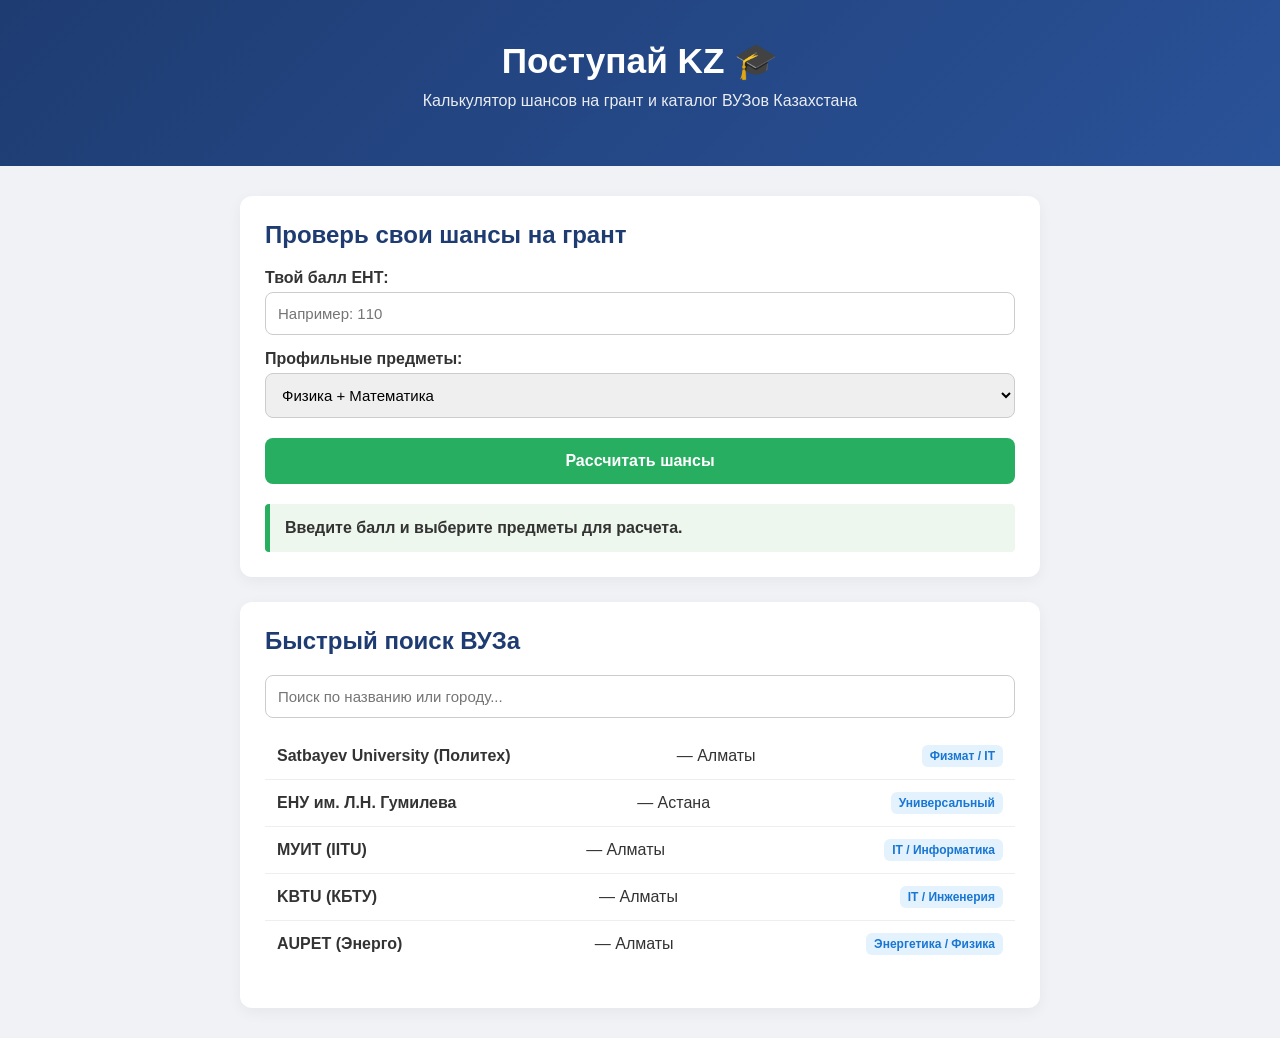
==== index.html @ c9e8668a "fix" ====
<!DOCTYPE html>
<html lang="ru">
<head>
    <meta charset="UTF-8">
    <meta name="viewport" content="width=device-width, initial-scale=1.0">
    <title>Поступай KZ — Калькулятор шансов и выбор ВУЗа</title>
    <link rel="stylesheet" href="style.css">
</head>
<body>

    <header>
        <h1>Поступай KZ 🎓</h1>
        <p>Калькулятор шансов на грант и каталог ВУЗов Казахстана</p>
    </header>

    <main class="container">
        <!-- Блок калькулятора -->
        <section class="card">
            <h2>Проверь свои шансы на грант</h2>
            
            <label for="score">Твой балл ЕНТ:</label>
            <input type="number" id="score" placeholder="Например: 110" min="0" max="140">

            <label for="subject">Профильные предметы:</label>
            <select id="subject">
                <option value="phys-math">Физика + Математика</option>
                <option value="math-inf">Математика + Информатика</option>
                <option value="eng-hist">Английский + История</option>
                <option value="geo-math">География + Математика</option>
            </select>

            <button onclick="checkChances()">Рассчитать шансы</button>

            <div id="result" class="result-box">
                Введите балл и выберите предметы для расчета.
            </div>
        </section>

        <!-- Блок поиска ВУЗов -->
        <section class="card">
            <h2>Быстрый поиск ВУЗа</h2>
            <input type="text" id="searchInput" onkeyup="searchUniversity()" placeholder="Поиск по названию или городу...">
            
            <ul id="uniList" class="uni-list">
                <li class="uni-item">
                    <strong>Satbayev University (Политех)</strong> — Алматы
                    <span class="tag">Физмат / IT</span>
                </li>
                <li class="uni-item">
                    <strong>ЕНУ им. Л.Н. Гумилева</strong> — Астана
                    <span class="tag">Универсальный</span>
                </li>
                <li class="uni-item">
                    <strong>МУИТ (IITU)</strong> — Алматы
                    <span class="tag">IT / Информатика</span>
                </li>
                <li class="uni-item">
                    <strong>KBTU (КБТУ)</strong> — Алматы
                    <span class="tag">IT / Инженерия</span>
                </li>
                <li class="uni-item">
                    <strong>AUPET (Энерго)</strong> — Алматы
                    <span class="tag">Энергетика / Физика</span>
                </li>
            </ul>
        </section>
    </main>

    <script src="script.js"></script>
</body>
</html>
---- style.css ----
body {
    font-family: 'Segoe UI', Tahoma, Geneva, Verdana, sans-serif;
    background-color: #f0f2f5;
    margin: 0;
    padding: 0;
    color: #333;
}

header {
    background: linear-gradient(135deg, #1e3c72, #2a5298);
    color: white;
    text-align: center;
    padding: 40px 20px;
}

header h1 {
    margin: 0;
    font-size: 2.2em;
}

header p {
    margin-top: 10px;
    opacity: 0.9;
}

.container {
    max-width: 800px;
    margin: 30px auto;
    padding: 0 20px;
}

.card {
    background: white;
    padding: 25px;
    border-radius: 12px;
    box-shadow: 0 4px 15px rgba(0,0,0,0.05);
    margin-bottom: 25px;
}

h2 {
    color: #1e3c72;
    margin-top: 0;
}

label {
    display: block;
    margin: 15px 0 5px;
    font-weight: 600;
}

input[type="number"], input[type="text"], select {
    width: 100%;
    padding: 12px;
    border: 1px solid #ccc;
    border-radius: 8px;
    box-sizing: border-box;
    font-size: 15px;
}

button {
    width: 100%;
    background-color: #27ae60;
    color: white;
    border: none;
    padding: 14px;
    border-radius: 8px;
    font-size: 16px;
    font-weight: bold;
    cursor: pointer;
    margin-top: 20px;
    transition: background 0.2s;
}

button:hover {
    background-color: #219150;
}

.result-box {
    margin-top: 20px;
    padding: 15px;
    background-color: #eef7ed;
    border-left: 5px solid #27ae60;
    border-radius: 4px;
    font-weight: 600;
}

.uni-list {
    list-style: none;
    padding: 0;
    margin-top: 15px;
}

.uni-item {
    padding: 12px;
    border-bottom: 1px solid #eee;
    display: flex;
    justify-content: space-between;
    align-items: center;
}

.uni-item:last-child {
    border-bottom: none;
}

.tag {
    background-color: #e3f2fd;
    color: #1976d2;
    padding: 4px 8px;
    border-radius: 6px;
    font-size: 12px;
    font-weight: bold;
}button, .lang-btn {
    cursor: pointer;
    -webkit-tap-highlight-color: transparent;
    touch-action: manipulation;
}
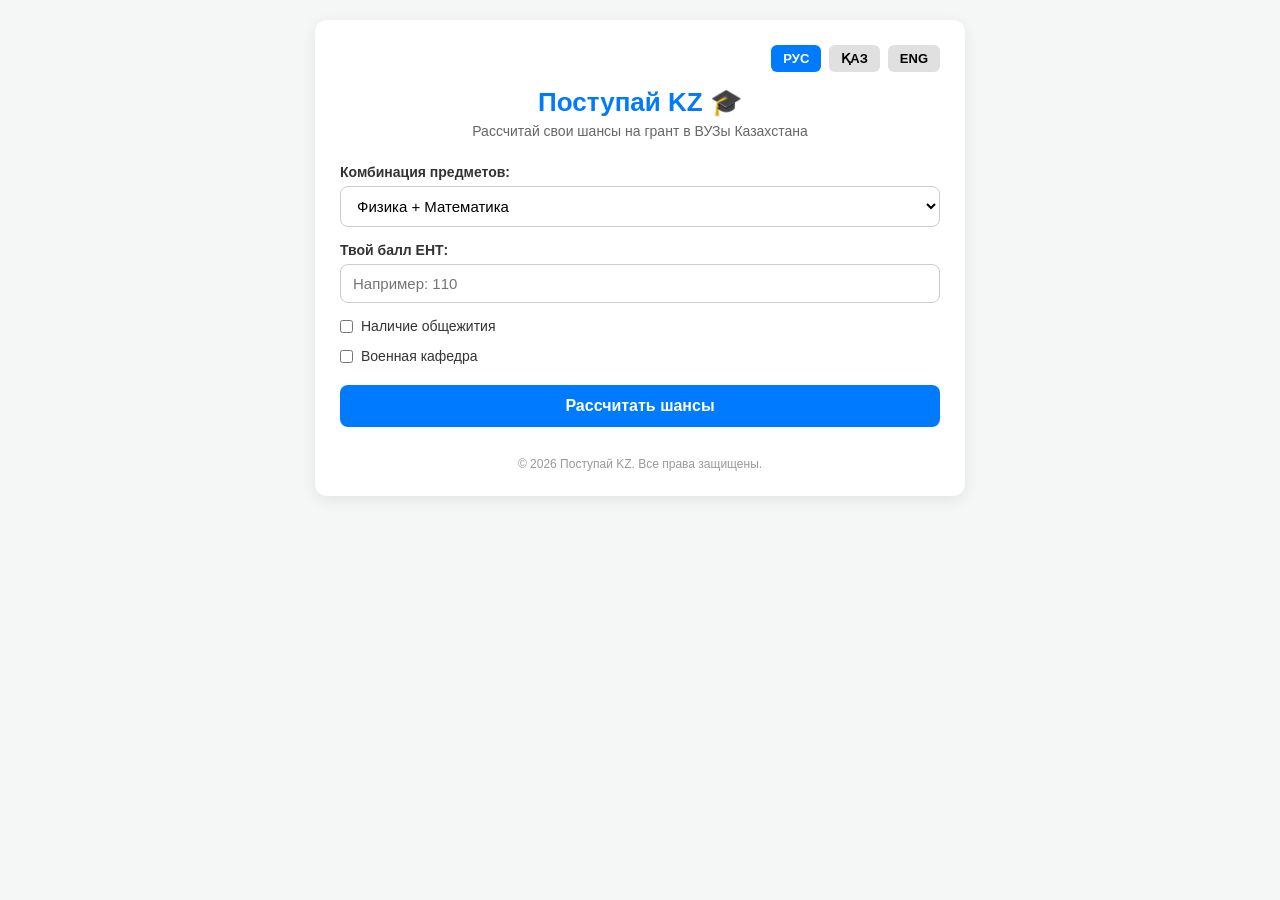
==== commit 3156c05b: "Add all subjects and full translation" ====
--- a/index.html
+++ b/index.html
@@ -3,69 +3,77 @@
 <head>
     <meta charset="UTF-8">
     <meta name="viewport" content="width=device-width, initial-scale=1.0">
-    <title>Поступай KZ — Калькулятор шансов и выбор ВУЗа</title>
-    <link rel="stylesheet" href="style.css">
+    <title>Поступай KZ — Калькулятор и выбор ВУЗа</title>
+    
+    <!-- Запрет кэширования старых версий -->
+    <meta http-equiv="Cache-Control" content="no-cache, no-store, must-revalidate" />
+    <meta http-equiv="Pragma" content="no-cache" />
+    <meta http-equiv="Expires" content="0" />
+
+    <!-- Подключение стилей и скриптов с версией v=3 -->
+    <link rel="stylesheet" href="style.css?v=3">
+    <script src="script.js?v=3" defer></script>
 </head>
 <body>
 
-    <header>
-        <h1>Поступай KZ 🎓</h1>
-        <p>Калькулятор шансов на грант и каталог ВУЗов Казахстана</p>
-    </header>
+    <div class="container">
+        <!-- Языковой переключатель -->
+        <div class="lang-switch">
+            <button onclick="changeLanguage('ru')" id="btn-ru" class="active">РУС</button>
+            <button onclick="changeLanguage('kz')" id="btn-kz">ҚАЗ</button>
+            <button onclick="changeLanguage('en')" id="btn-en">ENG</button>
+        </div>
 
-    <main class="container">
-        <!-- Блок калькулятора -->
-        <section class="card">
-            <h2>Проверь свои шансы на грант</h2>
-            
-            <label for="score">Твой балл ЕНТ:</label>
-            <input type="number" id="score" placeholder="Например: 110" min="0" max="140">
+        <header>
+            <h1 id="txt-title">Поступай KZ 🎓</h1>
+            <p id="txt-subtitle">Рассчитай свои шансы на грант в ВУЗы Казахстана</p>
+        </header>
 
-            <label for="subject">Профильные предметы:</label>
-            <select id="subject">
-                <option value="phys-math">Физика + Математика</option>
-                <option value="math-inf">Математика + Информатика</option>
-                <option value="eng-hist">Английский + История</option>
-                <option value="geo-math">География + Математика</option>
-            </select>
+        <main>
+            <div class="calculator-card">
+                <!-- Выбор комбинации предметов -->
+                <div class="form-group">
+                    <label for="subjects" id="lbl-subjects">Комбинация предметов:</label>
+                    <select id="subjects">
+                        <option value="phys-math" id="opt-phys-math">Физика + Математика</option>
+                        <option value="math-info" id="opt-math-info">Математика + Информатика</option>
+                        <option value="chem-bio" id="opt-chem-bio">Химия + Биология</option>
+                        <option value="bio-geo" id="opt-bio-geo">Биология + География</option>
+                        <option value="geo-math" id="opt-geo-math">География + Математика</option>
+                        <option value="geo-lang" id="opt-geo-lang">География + Иностранный язык</option>
+                        <option value="hist-lang" id="opt-hist-lang">Всемирная история + Иностранный язык</option>
+                        <option value="hist-law" id="opt-hist-law">Всемирная история + Основы права</option>
+                        <option value="hist-geo" id="opt-hist-geo">Всемирная история + География</option>
+                        <option value="lang-lit" id="opt-lang-lit">Язык + Литература</option>
+                        <option value="chem-phys" id="opt-chem-phys">Химия + Физика</option>
+                        <option value="creative" id="opt-creative">Творческий экзамен</option>
+                    </select>
+                </div>
 
-            <button onclick="checkChances()">Рассчитать шансы</button>
+                <!-- Ввод балла ЕНТ -->
+                <div class="form-group">
+                    <label for="score" id="lbl-score">Твой балл ЕНТ:</label>
+                    <input type="number" id="score" placeholder="Например: 110" min="0" max="140">
+                </div>
 
-            <div id="result" class="result-box">
-                Введите балл и выберите предметы для расчета.
+                <!-- Фильтры инфраструктуры -->
+                <div class="filters-group">
+                    <label><input type="checkbox" id="dormitory"> <span id="lbl-dormitory">Наличие общежития</span></label>
+                    <label><input type="checkbox" id="military"> <span id="lbl-military">Военная кафедра</span></label>
+                </div>
+
+                <!-- Кнопка расчета -->
+                <button onclick="calculateChances()" id="btn-calc">Рассчитать шансы</button>
             </div>
-        </section>
 
-        <!-- Блок поиска ВУЗов -->
-        <section class="card">
-            <h2>Быстрый поиск ВУЗа</h2>
-            <input type="text" id="searchInput" onkeyup="searchUniversity()" placeholder="Поиск по названию или городу...">
-            
-            <ul id="uniList" class="uni-list">
-                <li class="uni-item">
-                    <strong>Satbayev University (Политех)</strong> — Алматы
-                    <span class="tag">Физмат / IT</span>
-                </li>
-                <li class="uni-item">
-                    <strong>ЕНУ им. Л.Н. Гумилева</strong> — Астана
-                    <span class="tag">Универсальный</span>
-                </li>
-                <li class="uni-item">
-                    <strong>МУИТ (IITU)</strong> — Алматы
-                    <span class="tag">IT / Информатика</span>
-                </li>
-                <li class="uni-item">
-                    <strong>KBTU (КБТУ)</strong> — Алматы
-                    <span class="tag">IT / Инженерия</span>
-                </li>
-                <li class="uni-item">
-                    <strong>AUPET (Энерго)</strong> — Алматы
-                    <span class="tag">Энергетика / Физика</span>
-                </li>
-            </ul>
-        </section>
-    </main>
+            <!-- Блок результатов -->
+            <div id="results" class="results-container"></div>
+        </main>
 
-    <script src="script.js"></script>
+        <footer>
+            <p>© 2026 Поступай KZ. Все права защищены.</p>
+        </footer>
+    </div>
+
 </body>
 </html>
--- a/style.css
+++ b/style.css
@@ -1,116 +1,156 @@
-body {
-    font-family: 'Segoe UI', Tahoma, Geneva, Verdana, sans-serif;
-    background-color: #f0f2f5;
+* {
+    box-sizing: border-box;
     margin: 0;
     padding: 0;
+    font-family: 'Segoe UI', Tahoma, Geneva, Verdana, sans-serif;
+}
+
+body {
+    background-color: #f4f7f6;
     color: #333;
+    display: flex;
+    justify-content: center;
+    padding: 20px;
+}
+
+.container {
+    width: 100%;
+    max-width: 650px;
+    background: #ffffff;
+    padding: 25px;
+    border-radius: 12px;
+    box-shadow: 0 4px 15px rgba(0,0,0,0.08);
+}
+
+/* Переключатель языков */
+.lang-switch {
+    display: flex;
+    justify-content: flex-end;
+    gap: 8px;
+    margin-bottom: 15px;
+}
+
+.lang-switch button {
+    background: #e0e0e0;
+    border: none;
+    padding: 6px 12px;
+    border-radius: 6px;
+    cursor: pointer;
+    font-size: 13px;
+    font-weight: bold;
+    transition: 0.2s;
+    -webkit-tap-highlight-color: transparent;
+    touch-action: manipulation;
+}
+
+.lang-switch button.active {
+    background: #007bff;
+    color: white;
 }
 
 header {
-    background: linear-gradient(135deg, #1e3c72, #2a5298);
-    color: white;
     text-align: center;
-    padding: 40px 20px;
+    margin-bottom: 25px;
 }
 
 header h1 {
-    margin: 0;
-    font-size: 2.2em;
+    color: #007bff;
+    font-size: 26px;
+    margin-bottom: 5px;
 }
 
 header p {
-    margin-top: 10px;
-    opacity: 0.9;
+    color: #666;
+    font-size: 14px;
 }
 
-.container {
-    max-width: 800px;
-    margin: 30px auto;
-    padding: 0 20px;
-}
-
-.card {
-    background: white;
-    padding: 25px;
-    border-radius: 12px;
-    box-shadow: 0 4px 15px rgba(0,0,0,0.05);
-    margin-bottom: 25px;
-}
-
-h2 {
-    color: #1e3c72;
-    margin-top: 0;
+.form-group {
+    margin-bottom: 15px;
 }
 
 label {
     display: block;
-    margin: 15px 0 5px;
     font-weight: 600;
+    margin-bottom: 6px;
+    font-size: 14px;
 }
 
-input[type="number"], input[type="text"], select {
+select, input[type="number"] {
+    width: 100%;
+    padding: 10px 12px;
+    border: 1px solid #ccc;
+    border-radius: 8px;
+    font-size: 15px;
+    background-color: #fff;
+}
+
+.filters-group {
+    display: flex;
+    flex-direction: column;
+    gap: 8px;
+    margin: 15px 0;
+}
+
+.filters-group label {
+    font-weight: normal;
+    cursor: pointer;
+    display: flex;
+    align-items: center;
+    gap: 8px;
+}
+
+button#btn-calc {
     width: 100%;
     padding: 12px;
-    border: 1px solid #ccc;
-    border-radius: 8px;
-    box-sizing: border-box;
-    font-size: 15px;
-}
-
-button {
-    width: 100%;
-    background-color: #27ae60;
+    background-color: #007bff;
     color: white;
     border: none;
-    padding: 14px;
     border-radius: 8px;
     font-size: 16px;
     font-weight: bold;
     cursor: pointer;
-    margin-top: 20px;
     transition: background 0.2s;
+    -webkit-tap-highlight-color: transparent;
+    touch-action: manipulation;
 }
 
-button:hover {
-    background-color: #219150;
+button#btn-calc:hover {
+    background-color: #0056b3;
 }
 
-.result-box {
-    margin-top: 20px;
-    padding: 15px;
-    background-color: #eef7ed;
-    border-left: 5px solid #27ae60;
-    border-radius: 4px;
-    font-weight: 600;
+.results-container {
+    margin-top: 25px;
 }
 
-.uni-list {
-    list-style: none;
-    padding: 0;
-    margin-top: 15px;
+.uni-card {
+    background: #f8f9fa;
+    border-left: 4px solid #007bff;
+    padding: 15px;
+    margin-bottom: 12px;
+    border-radius: 6px;
 }
 
-.uni-item {
-    padding: 12px;
-    border-bottom: 1px solid #eee;
-    display: flex;
-    justify-content: space-between;
-    align-items: center;
+.uni-card h3 {
+    font-size: 16px;
+    margin-bottom: 5px;
 }
 
-.uni-item:last-child {
-    border-bottom: none;
+.uni-card p {
+    font-size: 13px;
+    color: #555;
+    margin-top: 4px;
 }
 
-.tag {
-    background-color: #e3f2fd;
-    color: #1976d2;
-    padding: 4px 8px;
-    border-radius: 6px;
+.no-results {
+    text-align: center;
+    color: #777;
+    padding: 20px;
+    font-size: 15px;
+}
+
+footer {
+    text-align: center;
+    margin-top: 30px;
     font-size: 12px;
-    font-weight: bold;
-}button, .lang-btn {
-    cursor: pointer;
-    -webkit-tap-highlight-color: transparent;
-    touch-action: manipulation;
+    color: #999;
 }
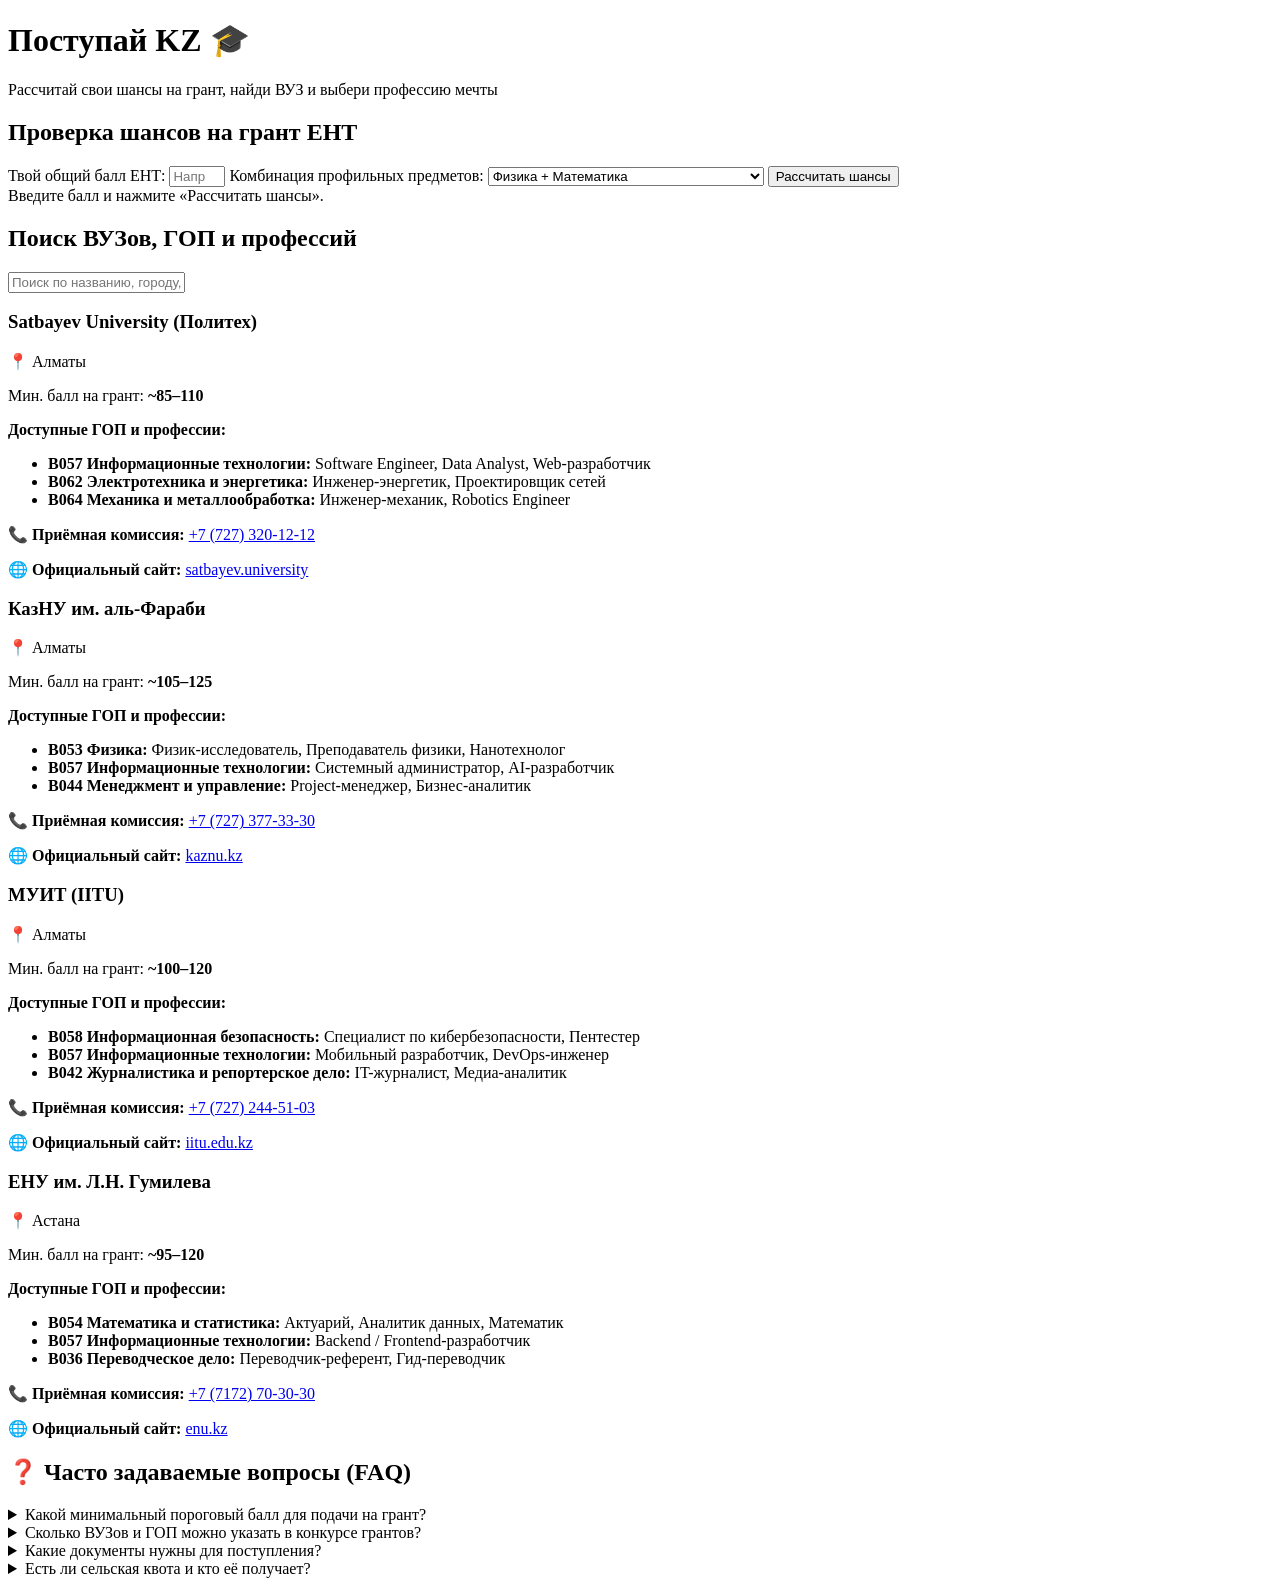
==== commit 62691c24: "Добавил професии,контакты,FAQ" ====
--- a/index.html
+++ b/index.html
@@ -3,77 +3,168 @@
 <head>
     <meta charset="UTF-8">
     <meta name="viewport" content="width=device-width, initial-scale=1.0">
-    <title>Поступай KZ — Калькулятор и выбор ВУЗа</title>
-    
-    <!-- Запрет кэширования старых версий -->
-    <meta http-equiv="Cache-Control" content="no-cache, no-store, must-revalidate" />
-    <meta http-equiv="Pragma" content="no-cache" />
-    <meta http-equiv="Expires" content="0" />
-
-    <!-- Подключение стилей и скриптов с версией v=3 -->
-    <link rel="stylesheet" href="style.css?v=3">
-    <script src="script.js?v=3" defer></script>
+    <title>Поступай KZ — Калькулятор шансов на грант и каталог ВУЗов</title>
+    <meta name="description" content="Калькулятор шансов на грант ЕНТ, список специальностей ГОП, контакты приёмных комиссий и ответы на вопросы абитуриентов.">
+    <link rel="stylesheet" href="style.css">
 </head>
 <body>
 
-    <div class="container">
-        <!-- Языковой переключатель -->
-        <div class="lang-switch">
-            <button onclick="changeLanguage('ru')" id="btn-ru" class="active">РУС</button>
-            <button onclick="changeLanguage('kz')" id="btn-kz">ҚАЗ</button>
-            <button onclick="changeLanguage('en')" id="btn-en">ENG</button>
-        </div>
+    <header>
+        <h1>Поступай KZ 🎓</h1>
+        <p>Рассчитай свои шансы на грант, найди ВУЗ и выбери профессию мечты</p>
+    </header>
 
-        <header>
-            <h1 id="txt-title">Поступай KZ 🎓</h1>
-            <p id="txt-subtitle">Рассчитай свои шансы на грант в ВУЗы Казахстана</p>
-        </header>
+    <main class="container">
+        <!-- Блок калькулятора -->
+        <section class="card">
+            <h2>Проверка шансов на грант ЕНТ</h2>
+            
+            <label for="score">Твой общий балл ЕНТ:</label>
+            <input type="number" id="score" placeholder="Например: 105" min="0" max="140">
 
-        <main>
-            <div class="calculator-card">
-                <!-- Выбор комбинации предметов -->
-                <div class="form-group">
-                    <label for="subjects" id="lbl-subjects">Комбинация предметов:</label>
-                    <select id="subjects">
-                        <option value="phys-math" id="opt-phys-math">Физика + Математика</option>
-                        <option value="math-info" id="opt-math-info">Математика + Информатика</option>
-                        <option value="chem-bio" id="opt-chem-bio">Химия + Биология</option>
-                        <option value="bio-geo" id="opt-bio-geo">Биология + География</option>
-                        <option value="geo-math" id="opt-geo-math">География + Математика</option>
-                        <option value="geo-lang" id="opt-geo-lang">География + Иностранный язык</option>
-                        <option value="hist-lang" id="opt-hist-lang">Всемирная история + Иностранный язык</option>
-                        <option value="hist-law" id="opt-hist-law">Всемирная история + Основы права</option>
-                        <option value="hist-geo" id="opt-hist-geo">Всемирная история + География</option>
-                        <option value="lang-lit" id="opt-lang-lit">Язык + Литература</option>
-                        <option value="chem-phys" id="opt-chem-phys">Химия + Физика</option>
-                        <option value="creative" id="opt-creative">Творческий экзамен</option>
-                    </select>
+            <label for="subject">Комбинация профильных предметов:</label>
+            <select id="subject" onchange="filterUniversities()">
+                <option value="phys-math">Физика + Математика</option>
+                <option value="math-inf">Математика + Информатика</option>
+                <option value="eng-hist">Иностранный язык + Всемирная история</option>
+                <option value="geo-math">География + Математика</option>
+            </select>
+
+            <button onclick="checkChances()">Рассчитать шансы</button>
+
+            <div id="result" class="result-box">
+                Введите балл и нажмите «Рассчитать шансы».
+            </div>
+        </section>
+
+        <!-- Блок поиска и списка ВУЗов -->
+        <section class="card">
+            <h2>Поиск ВУЗов, ГОП и профессий</h2>
+            <input type="text" id="searchInput" onkeyup="searchUniversity()" placeholder="Поиск по названию, городу, ГОП или профессии (например: IT, КазНУ, Инженерия)...">
+            
+            <div id="uniList" class="uni-list">
+                
+                <!-- Satbayev -->
+                <div class="uni-card" data-category="phys-math math-inf">
+                    <div class="uni-header">
+                        <h3>Satbayev University (Политех)</h3>
+                        <span class="uni-city">📍 Алматы</span>
+                    </div>
+                    <p class="score-badge">Мин. балл на грант: <strong>~85–110</strong></p>
+                    
+                    <div class="professions-block">
+                        <strong>Доступные ГОП и профессии:</strong>
+                        <ul>
+                            <li><strong>B057 Информационные технологии:</strong> Software Engineer, Data Analyst, Web-разработчик</li>
+                            <li><strong>B062 Электротехника и энергетика:</strong> Инженер-энергетик, Проектировщик сетей</li>
+                            <li><strong>B064 Механика и металлообработка:</strong> Инженер-механик, Robotics Engineer</li>
+                        </ul>
+                    </div>
+
+                    <div class="contacts-block">
+                        <p>📞 <strong>Приёмная комиссия:</strong> <a href="tel:+77273201212">+7 (727) 320-12-12</a></p>
+                        <p>🌐 <strong>Официальный сайт:</strong> <a href="https://satbayev.university" target="_blank">satbayev.university</a></p>
+                    </div>
                 </div>
 
-                <!-- Ввод балла ЕНТ -->
-                <div class="form-group">
-                    <label for="score" id="lbl-score">Твой балл ЕНТ:</label>
-                    <input type="number" id="score" placeholder="Например: 110" min="0" max="140">
+                <!-- КазНУ -->
+                <div class="uni-card" data-category="phys-math math-inf eng-hist geo-math">
+                    <div class="uni-header">
+                        <h3>КазНУ им. аль-Фараби</h3>
+                        <span class="uni-city">📍 Алматы</span>
+                    </div>
+                    <p class="score-badge">Мин. балл на грант: <strong>~105–125</strong></p>
+                    
+                    <div class="professions-block">
+                        <strong>Доступные ГОП и профессии:</strong>
+                        <ul>
+                            <li><strong>B053 Физика:</strong> Физик-исследователь, Преподаватель физики, Нанотехнолог</li>
+                            <li><strong>B057 Информационные технологии:</strong> Системный администратор, AI-разработчик</li>
+                            <li><strong>B044 Менеджмент и управление:</strong> Project-менеджер, Бизнес-аналитик</li>
+                        </ul>
+                    </div>
+
+                    <div class="contacts-block">
+                        <p>📞 <strong>Приёмная комиссия:</strong> <a href="tel:+77273773330">+7 (727) 377-33-30</a></p>
+                        <p>🌐 <strong>Официальный сайт:</strong> <a href="https://kaznu.kz" target="_blank">kaznu.kz</a></p>
+                    </div>
                 </div>
 
-                <!-- Фильтры инфраструктуры -->
-                <div class="filters-group">
-                    <label><input type="checkbox" id="dormitory"> <span id="lbl-dormitory">Наличие общежития</span></label>
-                    <label><input type="checkbox" id="military"> <span id="lbl-military">Военная кафедра</span></label>
+                <!-- МУИТ -->
+                <div class="uni-card" data-category="math-inf phys-math">
+                    <div class="uni-header">
+                        <h3>МУИТ (IITU)</h3>
+                        <span class="uni-city">📍 Алматы</span>
+                    </div>
+                    <p class="score-badge">Мин. балл на грант: <strong>~100–120</strong></p>
+                    
+                    <div class="professions-block">
+                        <strong>Доступные ГОП и профессии:</strong>
+                        <ul>
+                            <li><strong>B058 Информационная безопасность:</strong> Специалист по кибербезопасности, Пентестер</li>
+                            <li><strong>B057 Информационные технологии:</strong> Мобильный разработчик, DevOps-инженер</li>
+                            <li><strong>B042 Журналистика и репортерское дело:</strong> IT-журналист, Медиа-аналитик</li>
+                        </ul>
+                    </div>
+
+                    <div class="contacts-block">
+                        <p>📞 <strong>Приёмная комиссия:</strong> <a href="tel:+77272445103">+7 (727) 244-51-03</a></p>
+                        <p>🌐 <strong>Официальный сайт:</strong> <a href="https://iitu.edu.kz" target="_blank">iitu.edu.kz</a></p>
+                    </div>
                 </div>
 
-                <!-- Кнопка расчета -->
-                <button onclick="calculateChances()" id="btn-calc">Рассчитать шансы</button>
+                <!-- ЕНУ -->
+                <div class="uni-card" data-category="phys-math math-inf eng-hist geo-math">
+                    <div class="uni-header">
+                        <h3>ЕНУ им. Л.Н. Гумилева</h3>
+                        <span class="uni-city">📍 Астана</span>
+                    </div>
+                    <p class="score-badge">Мин. балл на грант: <strong>~95–120</strong></p>
+                    
+                    <div class="professions-block">
+                        <strong>Доступные ГОП и профессии:</strong>
+                        <ul>
+                            <li><strong>B054 Математика и статистика:</strong> Актуарий, Аналитик данных, Математик</li>
+                            <li><strong>B057 Информационные технологии:</strong> Backend / Frontend-разработчик</li>
+                            <li><strong>B036 Переводческое дело:</strong> Переводчик-референт, Гид-переводчик</li>
+                        </ul>
+                    </div>
+
+                    <div class="contacts-block">
+                        <p>📞 <strong>Приёмная комиссия:</strong> <a href="tel:+77172703030">+7 (7172) 70-30-30</a></p>
+                        <p>🌐 <strong>Официальный сайт:</strong> <a href="https://enu.kz" target="_blank">enu.kz</a></p>
+                    </div>
+                </div>
+
             </div>
+        </section>
 
-            <!-- Блок результатов -->
-            <div id="results" class="results-container"></div>
-        </main>
+        <!-- Блок FAQ -->
+        <section class="card">
+            <h2>❓ Часто задаваемые вопросы (FAQ)</h2>
+            
+            <details class="faq-item">
+                <summary>Какой минимальный пороговый балл для подачи на грант?</summary>
+                <p>Для национальных ВУЗов (КазНУ, ЕНУ и др.) — минимум 75 баллов. Для остальных ВУЗов — от 50 баллов. По педагогическим и медицинским направлениям — от 75 баллов.</p>
+            </details>
 
-        <footer>
-            <p>© 2026 Поступай KZ. Все права защищены.</p>
-        </footer>
-    </div>
+            <details class="faq-item">
+                <summary>Сколько ВУЗов и ГОП можно указать в конкурсе грантов?</summary>
+                <p>В заявке на грант можно указать до 4 групп образовательных программ (ГОП) и выбрать соответствующие ВУЗы, где они есть.</p>
+            </details>
 
+            <details class="faq-item">
+                <summary>Какие документы нужны для поступления?</summary>
+                <p>Удостоверение личности, аттестат с приложением, сертификат ЕНТ, медицинская справка 075/у, фото 3х4 (4 шт.), приписное свидетельство (для юношей).</p>
+            </details>
+
+            <details class="faq-item">
+                <summary>Есть ли сельская квота и кто её получает?</summary>
+                <p>Да, сельская квота составляет 35% от общего количества грантов по утверждённым сельским специальностям для выпускников сельских школ.</p>
+            </details>
+        </section>
+    </main>
+
+    <script src="script.js"></script>
 </body>
 </html>
--- a/style.css
+++ b/style.css
@@ -1,156 +1,170 @@
-* {
-    box-sizing: border-box;
-    margin: 0;
-    padding: 0;
-    font-family: 'Segoe UI', Tahoma, Geneva, Verdana, sans-serif;
-}
+<!DOCTYPE html>
+<html lang="ru">
+<head>
+    <meta charset="UTF-8">
+    <meta name="viewport" content="width=device-width, initial-scale=1.0">
+    <title>Поступай KZ — Калькулятор шансов на грант и каталог ВУЗов</title>
+    <meta name="description" content="Калькулятор шансов на грант ЕНТ, список специальностей ГОП, контакты приёмных комиссий и ответы на вопросы абитуриентов.">
+    <link rel="stylesheet" href="style.css">
+</head>
+<body>
 
-body {
-    background-color: #f4f7f6;
-    color: #333;
-    display: flex;
-    justify-content: center;
-    padding: 20px;
-}
+    <header>
+        <h1>Поступай KZ 🎓</h1>
+        <p>Рассчитай свои шансы на грант, найди ВУЗ и выбери профессию мечты</p>
+    </header>
 
-.container {
-    width: 100%;
-    max-width: 650px;
-    background: #ffffff;
-    padding: 25px;
-    border-radius: 12px;
-    box-shadow: 0 4px 15px rgba(0,0,0,0.08);
-}
+    <main class="container">
+        <!-- Блок калькулятора -->
+        <section class="card">
+            <h2>Проверка шансов на грант ЕНТ</h2>
+            
+            <label for="score">Твой общий балл ЕНТ:</label>
+            <input type="number" id="score" placeholder="Например: 105" min="0" max="140">
 
-/* Переключатель языков */
-.lang-switch {
-    display: flex;
-    justify-content: flex-end;
-    gap: 8px;
-    margin-bottom: 15px;
-}
+            <label for="subject">Комбинация профильных предметов:</label>
+            <select id="subject" onchange="filterUniversities()">
+                <option value="phys-math">Физика + Математика</option>
+                <option value="math-inf">Математика + Информатика</option>
+                <option value="eng-hist">Иностранный язык + Всемирная история</option>
+                <option value="geo-math">География + Математика</option>
+            </select>
 
-.lang-switch button {
-    background: #e0e0e0;
-    border: none;
-    padding: 6px 12px;
-    border-radius: 6px;
-    cursor: pointer;
-    font-size: 13px;
-    font-weight: bold;
-    transition: 0.2s;
-    -webkit-tap-highlight-color: transparent;
-    touch-action: manipulation;
-}
+            <button onclick="checkChances()">Рассчитать шансы</button>
 
-.lang-switch button.active {
-    background: #007bff;
-    color: white;
-}
+            <div id="result" class="result-box">
+                Введите балл и нажмите «Рассчитать шансы».
+            </div>
+        </section>
 
-header {
-    text-align: center;
-    margin-bottom: 25px;
-}
+        <!-- Блок поиска и списка ВУЗов -->
+        <section class="card">
+            <h2>Поиск ВУЗов, ГОП и профессий</h2>
+            <input type="text" id="searchInput" onkeyup="searchUniversity()" placeholder="Поиск по названию, городу, ГОП или профессии (например: IT, КазНУ, Инженерия)...">
+            
+            <div id="uniList" class="uni-list">
+                
+                <!-- Satbayev -->
+                <div class="uni-card" data-category="phys-math math-inf">
+                    <div class="uni-header">
+                        <h3>Satbayev University (Политех)</h3>
+                        <span class="uni-city">📍 Алматы</span>
+                    </div>
+                    <p class="score-badge">Мин. балл на грант: <strong>~85–110</strong></p>
+                    
+                    <div class="professions-block">
+                        <strong>Доступные ГОП и профессии:</strong>
+                        <ul>
+                            <li><strong>B057 Информационные технологии:</strong> Software Engineer, Data Analyst, Web-разработчик</li>
+                            <li><strong>B062 Электротехника и энергетика:</strong> Инженер-энергетик, Проектировщик сетей</li>
+                            <li><strong>B064 Механика и металлообработка:</strong> Инженер-механик, Robotics Engineer</li>
+                        </ul>
+                    </div>
 
-header h1 {
-    color: #007bff;
-    font-size: 26px;
-    margin-bottom: 5px;
-}
+                    <div class="contacts-block">
+                        <p>📞 <strong>Приёмная комиссия:</strong> <a href="tel:+77273201212">+7 (727) 320-12-12</a></p>
+                        <p>🌐 <strong>Официальный сайт:</strong> <a href="https://satbayev.university" target="_blank">satbayev.university</a></p>
+                    </div>
+                </div>
 
-header p {
-    color: #666;
-    font-size: 14px;
-}
+                <!-- КазНУ -->
+                <div class="uni-card" data-category="phys-math math-inf eng-hist geo-math">
+                    <div class="uni-header">
+                        <h3>КазНУ им. аль-Фараби</h3>
+                        <span class="uni-city">📍 Алматы</span>
+                    </div>
+                    <p class="score-badge">Мин. балл на грант: <strong>~105–125</strong></p>
+                    
+                    <div class="professions-block">
+                        <strong>Доступные ГОП и профессии:</strong>
+                        <ul>
+                            <li><strong>B053 Физика:</strong> Физик-исследователь, Преподаватель физики, Нанотехнолог</li>
+                            <li><strong>B057 Информационные технологии:</strong> Системный администратор, AI-разработчик</li>
+                            <li><strong>B044 Менеджмент и управление:</strong> Project-менеджер, Бизнес-аналитик</li>
+                        </ul>
+                    </div>
 
-.form-group {
-    margin-bottom: 15px;
-}
+                    <div class="contacts-block">
+                        <p>📞 <strong>Приёмная комиссия:</strong> <a href="tel:+77273773330">+7 (727) 377-33-30</a></p>
+                        <p>🌐 <strong>Официальный сайт:</strong> <a href="https://kaznu.kz" target="_blank">kaznu.kz</a></p>
+                    </div>
+                </div>
 
-label {
-    display: block;
-    font-weight: 600;
-    margin-bottom: 6px;
-    font-size: 14px;
-}
+                <!-- МУИТ -->
+                <div class="uni-card" data-category="math-inf phys-math">
+                    <div class="uni-header">
+                        <h3>МУИТ (IITU)</h3>
+                        <span class="uni-city">📍 Алматы</span>
+                    </div>
+                    <p class="score-badge">Мин. балл на грант: <strong>~100–120</strong></p>
+                    
+                    <div class="professions-block">
+                        <strong>Доступные ГОП и профессии:</strong>
+                        <ul>
+                            <li><strong>B058 Информационная безопасность:</strong> Специалист по кибербезопасности, Пентестер</li>
+                            <li><strong>B057 Информационные технологии:</strong> Мобильный разработчик, DevOps-инженер</li>
+                            <li><strong>B042 Журналистика и репортерское дело:</strong> IT-журналист, Медиа-аналитик</li>
+                        </ul>
+                    </div>
 
-select, input[type="number"] {
-    width: 100%;
-    padding: 10px 12px;
-    border: 1px solid #ccc;
-    border-radius: 8px;
-    font-size: 15px;
-    background-color: #fff;
-}
+                    <div class="contacts-block">
+                        <p>📞 <strong>Приёмная комиссия:</strong> <a href="tel:+77272445103">+7 (727) 244-51-03</a></p>
+                        <p>🌐 <strong>Официальный сайт:</strong> <a href="https://iitu.edu.kz" target="_blank">iitu.edu.kz</a></p>
+                    </div>
+                </div>
 
-.filters-group {
-    display: flex;
-    flex-direction: column;
-    gap: 8px;
-    margin: 15px 0;
-}
+                <!-- ЕНУ -->
+                <div class="uni-card" data-category="phys-math math-inf eng-hist geo-math">
+                    <div class="uni-header">
+                        <h3>ЕНУ им. Л.Н. Гумилева</h3>
+                        <span class="uni-city">📍 Астана</span>
+                    </div>
+                    <p class="score-badge">Мин. балл на грант: <strong>~95–120</strong></p>
+                    
+                    <div class="professions-block">
+                        <strong>Доступные ГОП и профессии:</strong>
+                        <ul>
+                            <li><strong>B054 Математика и статистика:</strong> Актуарий, Аналитик данных, Математик</li>
+                            <li><strong>B057 Информационные технологии:</strong> Backend / Frontend-разработчик</li>
+                            <li><strong>B036 Переводческое дело:</strong> Переводчик-референт, Гид-переводчик</li>
+                        </ul>
+                    </div>
 
-.filters-group label {
-    font-weight: normal;
-    cursor: pointer;
-    display: flex;
-    align-items: center;
-    gap: 8px;
-}
+                    <div class="contacts-block">
+                        <p>📞 <strong>Приёмная комиссия:</strong> <a href="tel:+77172703030">+7 (7172) 70-30-30</a></p>
+                        <p>🌐 <strong>Официальный сайт:</strong> <a href="https://enu.kz" target="_blank">enu.kz</a></p>
+                    </div>
+                </div>
 
-button#btn-calc {
-    width: 100%;
-    padding: 12px;
-    background-color: #007bff;
-    color: white;
-    border: none;
-    border-radius: 8px;
-    font-size: 16px;
-    font-weight: bold;
-    cursor: pointer;
-    transition: background 0.2s;
-    -webkit-tap-highlight-color: transparent;
-    touch-action: manipulation;
-}
+            </div>
+        </section>
 
-button#btn-calc:hover {
-    background-color: #0056b3;
-}
+        <!-- Блок FAQ -->
+        <section class="card">
+            <h2>❓ Часто задаваемые вопросы (FAQ)</h2>
+            
+            <details class="faq-item">
+                <summary>Какой минимальный пороговый балл для подачи на грант?</summary>
+                <p>Для национальных ВУЗов (КазНУ, ЕНУ и др.) — минимум 75 баллов. Для остальных ВУЗов — от 50 баллов. По педагогическим и медицинским направлениям — от 75 баллов.</p>
+            </details>
 
-.results-container {
-    margin-top: 25px;
-}
+            <details class="faq-item">
+                <summary>Сколько ВУЗов и ГОП можно указать в конкурсе грантов?</summary>
+                <p>В заявке на грант можно указать до 4 групп образовательных программ (ГОП) и выбрать соответствующие ВУЗы, где они есть.</p>
+            </details>
 
-.uni-card {
-    background: #f8f9fa;
-    border-left: 4px solid #007bff;
-    padding: 15px;
-    margin-bottom: 12px;
-    border-radius: 6px;
-}
+            <details class="faq-item">
+                <summary>Какие документы нужны для поступления?</summary>
+                <p>Удостоверение личности, аттестат с приложением, сертификат ЕНТ, медицинская справка 075/у, фото 3х4 (4 шт.), приписное свидетельство (для юношей).</p>
+            </details>
 
-.uni-card h3 {
-    font-size: 16px;
-    margin-bottom: 5px;
-}
+            <details class="faq-item">
+                <summary>Есть ли сельская квота и кто её получает?</summary>
+                <p>Да, сельская квота составляет 35% от общего количества грантов по утверждённым сельским специальностям для выпускников сельских школ.</p>
+            </details>
+        </section>
+    </main>
 
-.uni-card p {
-    font-size: 13px;
-    color: #555;
-    margin-top: 4px;
-}
-
-.no-results {
-    text-align: center;
-    color: #777;
-    padding: 20px;
-    font-size: 15px;
-}
-
-footer {
-    text-align: center;
-    margin-top: 30px;
-    font-size: 12px;
-    color: #999;
-}+    <script src="script.js"></script>
+</body>
+</html>
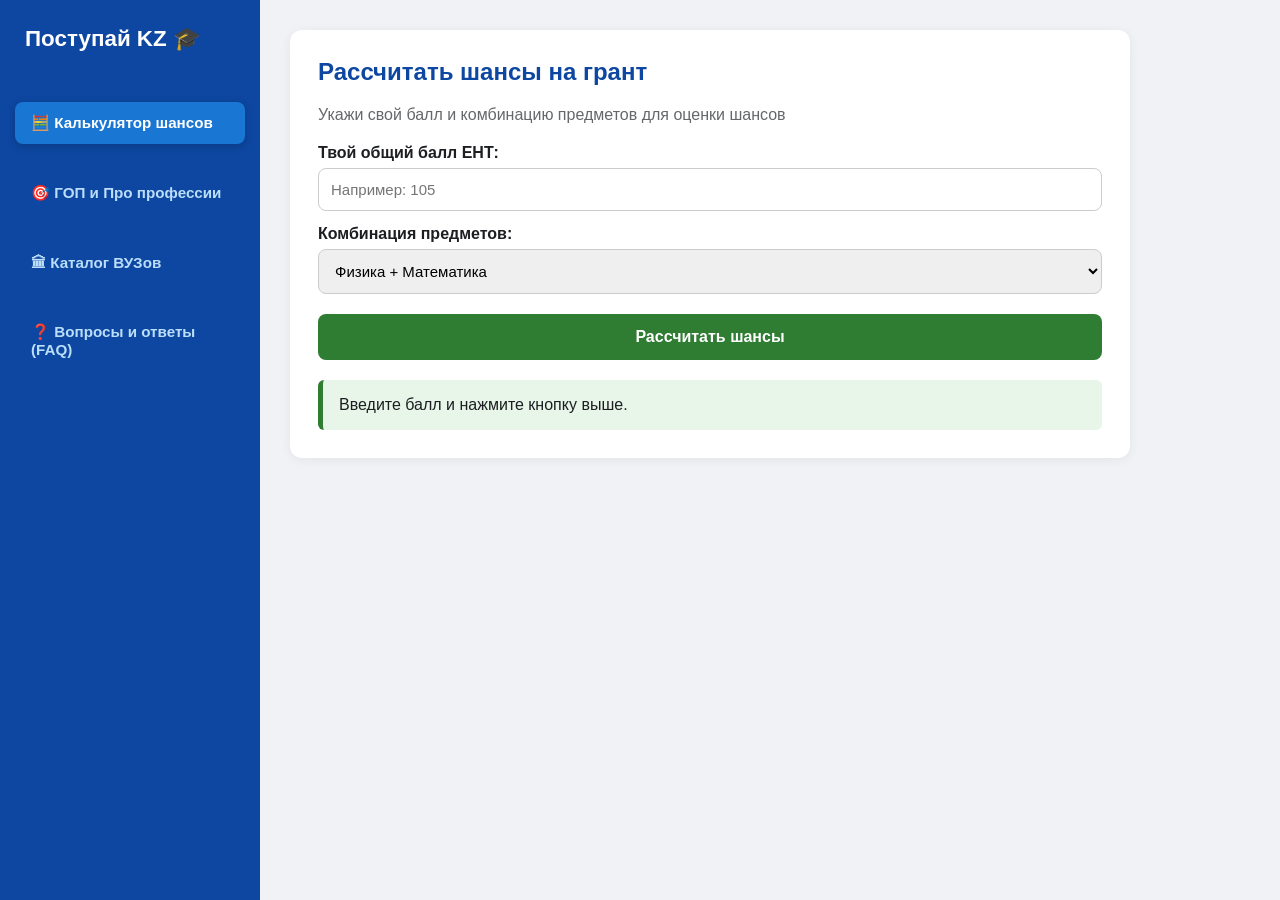
==== commit 56b89a0c: "Добавили боковое меню и выбор ГОП" ====
--- a/index.html
+++ b/index.html
@@ -3,167 +3,145 @@
 <head>
     <meta charset="UTF-8">
     <meta name="viewport" content="width=device-width, initial-scale=1.0">
-    <title>Поступай KZ — Калькулятор шансов на грант и каталог ВУЗов</title>
-    <meta name="description" content="Калькулятор шансов на грант ЕНТ, список специальностей ГОП, контакты приёмных комиссий и ответы на вопросы абитуриентов.">
+    <title>Поступай KZ — Справочник и Калькулятор ЕНТ</title>
     <link rel="stylesheet" href="style.css">
 </head>
 <body>
 
-    <header>
-        <h1>Поступай KZ 🎓</h1>
-        <p>Рассчитай свои шансы на грант, найди ВУЗ и выбери профессию мечты</p>
-    </header>
+    <div class="app-layout">
+        <!-- Боковая панель навигации (Sidebar) -->
+        <aside class="sidebar">
+            <div class="logo">
+                <h2>Поступай KZ 🎓</h2>
+            </div>
+            <nav class="nav-menu">
+                <button class="nav-btn active" onclick="switchTab('calc-tab', this)">
+                    🧮 Калькулятор шансов
+                </button>
+                <button class="nav-btn" onclick="switchTab('gop-tab', this)">
+                    🎯 ГОП и Про профессии
+                </button>
+                <button class="nav-btn" onclick="switchTab('uni-tab', this)">
+                    🏛 Каталог ВУЗов
+                </button>
+                <button class="nav-btn" onclick="switchTab('faq-tab', this)">
+                    ❓ Вопросы и ответы (FAQ)
+                </button>
+            </nav>
+        </aside>
 
-    <main class="container">
-        <!-- Блок калькулятора -->
-        <section class="card">
-            <h2>Проверка шансов на грант ЕНТ</h2>
-            
-            <label for="score">Твой общий балл ЕНТ:</label>
-            <input type="number" id="score" placeholder="Например: 105" min="0" max="140">
+        <!-- Основной контент -->
+        <main class="main-content">
 
-            <label for="subject">Комбинация профильных предметов:</label>
-            <select id="subject" onchange="filterUniversities()">
-                <option value="phys-math">Физика + Математика</option>
-                <option value="math-inf">Математика + Информатика</option>
-                <option value="eng-hist">Иностранный язык + Всемирная история</option>
-                <option value="geo-math">География + Математика</option>
-            </select>
+            <!-- Вкладка 1: Калькулятор -->
+            <section id="calc-tab" class="tab-content active">
+                <div class="card">
+                    <h2>Рассчитать шансы на грант</h2>
+                    <p class="subtitle">Укажи свой балл и комбинацию предметов для оценки шансов</p>
+                    
+                    <label for="score">Твой общий балл ЕНТ:</label>
+                    <input type="number" id="score" placeholder="Например: 105" min="0" max="140">
 
-            <button onclick="checkChances()">Рассчитать шансы</button>
+                    <label for="subject">Комбинация предметов:</label>
+                    <select id="subject">
+                        <option value="phys-math">Физика + Математика</option>
+                        <option value="math-inf">Математика + Информатика</option>
+                        <option value="eng-hist">Иностранный язык + Всемирная история</option>
+                        <option value="geo-math">География + Математика</option>
+                        <option value="bio-chem">Биология + Химия</option>
+                        <option value="kaz-lit">Казахский / Русский язык + Литература</option>
+                    </select>
 
-            <div id="result" class="result-box">
-                Введите балл и нажмите «Рассчитать шансы».
-            </div>
-        </section>
+                    <button onclick="checkChances()">Рассчитать шансы</button>
 
-        <!-- Блок поиска и списка ВУЗов -->
-        <section class="card">
-            <h2>Поиск ВУЗов, ГОП и профессий</h2>
-            <input type="text" id="searchInput" onkeyup="searchUniversity()" placeholder="Поиск по названию, городу, ГОП или профессии (например: IT, КазНУ, Инженерия)...">
-            
-            <div id="uniList" class="uni-list">
-                
-                <!-- Satbayev -->
-                <div class="uni-card" data-category="phys-math math-inf">
-                    <div class="uni-header">
-                        <h3>Satbayev University (Политех)</h3>
-                        <span class="uni-city">📍 Алматы</span>
-                    </div>
-                    <p class="score-badge">Мин. балл на грант: <strong>~85–110</strong></p>
-                    
-                    <div class="professions-block">
-                        <strong>Доступные ГОП и профессии:</strong>
-                        <ul>
-                            <li><strong>B057 Информационные технологии:</strong> Software Engineer, Data Analyst, Web-разработчик</li>
-                            <li><strong>B062 Электротехника и энергетика:</strong> Инженер-энергетик, Проектировщик сетей</li>
-                            <li><strong>B064 Механика и металлообработка:</strong> Инженер-механик, Robotics Engineer</li>
-                        </ul>
-                    </div>
-
-                    <div class="contacts-block">
-                        <p>📞 <strong>Приёмная комиссия:</strong> <a href="tel:+77273201212">+7 (727) 320-12-12</a></p>
-                        <p>🌐 <strong>Официальный сайт:</strong> <a href="https://satbayev.university" target="_blank">satbayev.university</a></p>
+                    <div id="result" class="result-box">
+                        Введите балл и нажмите кнопку выше.
                     </div>
                 </div>
+            </section>
 
-                <!-- КазНУ -->
-                <div class="uni-card" data-category="phys-math math-inf eng-hist geo-math">
-                    <div class="uni-header">
-                        <h3>КазНУ им. аль-Фараби</h3>
-                        <span class="uni-city">📍 Алматы</span>
-                    </div>
-                    <p class="score-badge">Мин. балл на грант: <strong>~105–125</strong></p>
-                    
-                    <div class="professions-block">
-                        <strong>Доступные ГОП и профессии:</strong>
-                        <ul>
-                            <li><strong>B053 Физика:</strong> Физик-исследователь, Преподаватель физики, Нанотехнолог</li>
-                            <li><strong>B057 Информационные технологии:</strong> Системный администратор, AI-разработчик</li>
-                            <li><strong>B044 Менеджмент и управление:</strong> Project-менеджер, Бизнес-аналитик</li>
-                        </ul>
-                    </div>
+            <!-- Вкладка 2: ГОП и Профессии -->
+            <section id="gop-tab" class="tab-content">
+                <div class="card">
+                    <h2>Группы образовательных программ (ГОП)</h2>
+                    <p class="subtitle">Выберите специальность, чтобы узнать минимальный балл гранта прошлых лет и список профессий:</p>
 
-                    <div class="contacts-block">
-                        <p>📞 <strong>Приёмная комиссия:</strong> <a href="tel:+77273773330">+7 (727) 377-33-30</a></p>
-                        <p>🌐 <strong>Официальный сайт:</strong> <a href="https://kaznu.kz" target="_blank">kaznu.kz</a></p>
+                    <label for="gopSelect">Выберите направление (ГОП):</label>
+                    <select id="gopSelect" onchange="showGopDetails()">
+                        <option value="b057">B057 — Информационные технологии</option>
+                        <option value="b058">B058 — Информационная безопасность</option>
+                        <option value="b062">B062 — Электротехника и энергетика</option>
+                        <option value="b053">B053 — Физика</option>
+                        <option value="b054">B054 — Математика и статистика</option>
+                    </select>
+
+                    <div id="gopDetails" class="gop-info-card">
+                        <!-- Динамически заполняется через JS -->
                     </div>
                 </div>
+            </section>
 
-                <!-- МУИТ -->
-                <div class="uni-card" data-category="math-inf phys-math">
-                    <div class="uni-header">
-                        <h3>МУИТ (IITU)</h3>
-                        <span class="uni-city">📍 Алматы</span>
-                    </div>
-                    <p class="score-badge">Мин. балл на грант: <strong>~100–120</strong></p>
+            <!-- Вкладка 3: ВУЗы -->
+            <section id="uni-tab" class="tab-content">
+                <div class="card">
+                    <h2>Каталог ВУЗов Казахстана</h2>
+                    <input type="text" id="searchInput" onkeyup="searchUniversity()" placeholder="Поиск по названию или городу (например: Алматы, КазНУ, Астана)...">
                     
-                    <div class="professions-block">
-                        <strong>Доступные ГОП и профессии:</strong>
-                        <ul>
-                            <li><strong>B058 Информационная безопасность:</strong> Специалист по кибербезопасности, Пентестер</li>
-                            <li><strong>B057 Информационные технологии:</strong> Мобильный разработчик, DevOps-инженер</li>
-                            <li><strong>B042 Журналистика и репортерское дело:</strong> IT-журналист, Медиа-аналитик</li>
-                        </ul>
-                    </div>
+                    <div id="uniList" class="uni-grid">
+                        <div class="uni-card">
+                            <h3>Satbayev University (Политех)</h3>
+                            <p class="city">📍 Алматы</p>
+                            <p><strong>Порог на грант:</strong> ~85–110 баллов</p>
+                            <p>📞 <a href="tel:+77273201212">+7 (727) 320-12-12</a></p>
+                            <p>🌐 <a href="https://satbayev.university" target="_blank">satbayev.university</a></p>
+                        </div>
 
-                    <div class="contacts-block">
-                        <p>📞 <strong>Приёмная комиссия:</strong> <a href="tel:+77272445103">+7 (727) 244-51-03</a></p>
-                        <p>🌐 <strong>Официальный сайт:</strong> <a href="https://iitu.edu.kz" target="_blank">iitu.edu.kz</a></p>
+                        <div class="uni-card">
+                            <h3>КазНУ им. аль-Фараби</h3>
+                            <p class="city">📍 Алматы</p>
+                            <p><strong>Порог на грант:</strong> ~105–125 баллов</p>
+                            <p>📞 <a href="tel:+77273773330">+7 (727) 377-33-30</a></p>
+                            <p>🌐 <a href="https://kaznu.kz" target="_blank">kaznu.kz</a></p>
+                        </div>
+
+                        <div class="uni-card">
+                            <h3>МУИТ (IITU)</h3>
+                            <p class="city">📍 Алматы</p>
+                            <p><strong>Порог на грант:</strong> ~100–120 баллов</p>
+                            <p>📞 <a href="tel:+77272445103">+7 (727) 244-51-03</a></p>
+                            <p>🌐 <a href="https://iitu.edu.kz" target="_blank">iitu.edu.kz</a></p>
+                        </div>
+
+                        <div class="uni-card">
+                            <h3>ЕНУ им. Л.Н. Гумилева</h3>
+                            <p class="city">📍 Астана</p>
+                            <p><strong>Порог на грант:</strong> ~95–120 баллов</p>
+                            <p>📞 <a href="tel:+77172703030">+7 (7172) 70-30-30</a></p>
+                            <p>🌐 <a href="https://enu.kz" target="_blank">enu.kz</a></p>
+                        </div>
                     </div>
                 </div>
+            </section>
 
-                <!-- ЕНУ -->
-                <div class="uni-card" data-category="phys-math math-inf eng-hist geo-math">
-                    <div class="uni-header">
-                        <h3>ЕНУ им. Л.Н. Гумилева</h3>
-                        <span class="uni-city">📍 Астана</span>
-                    </div>
-                    <p class="score-badge">Мин. балл на грант: <strong>~95–120</strong></p>
+            <!-- Вкладка 4: FAQ -->
+            <section id="faq-tab" class="tab-content">
+                <div class="card">
+                    <h2>Вопросы и ответы (FAQ)</h2>
                     
-                    <div class="professions-block">
-                        <strong>Доступные ГОП и профессии:</strong>
-                        <ul>
-                            <li><strong>B054 Математика и статистика:</strong> Актуарий, Аналитик данных, Математик</li>
-                            <li><strong>B057 Информационные технологии:</strong> Backend / Frontend-разработчик</li>
-                            <li><strong>B036 Переводческое дело:</strong> Переводчик-референт, Гид-переводчик</li>
-                        </ul>
-                    </div>
+                    <details class="faq-item">
+                        <summary>Какой минимальный пороговый балл для подачи на грант?</summary>
+                        <p>Для национальных ВУЗов (КазНУ, ЕНУ и др.) — минимум 75 баллов. Для остальных ВУЗов — от 50 баллов.</p>
+                    </details>
 
-                    <div class="contacts-block">
-                        <p>📞 <strong>Приёмная комиссия:</strong> <a href="tel:+77172703030">+7 (7172) 70-30-30</a></p>
-                        <p>🌐 <strong>Официальный сайт:</strong> <a href="https://enu.kz" target="_blank">enu.kz</a></p>
-                    </div>
+                    <details class="faq-item">
+                        <summary>Сколько ВУЗов и ГОП можно указать в конкурсе грантов?</summary>
+                        <p>В заявке на грант можно указать до 4 групп образовательных программ (ГОП).</p>
+                    </details>
                 </div>
+            </section>
 
-            </div>
-        </section>
-
-        <!-- Блок FAQ -->
-        <section class="card">
-            <h2>❓ Часто задаваемые вопросы (FAQ)</h2>
-            
-            <details class="faq-item">
-                <summary>Какой минимальный пороговый балл для подачи на грант?</summary>
-                <p>Для национальных ВУЗов (КазНУ, ЕНУ и др.) — минимум 75 баллов. Для остальных ВУЗов — от 50 баллов. По педагогическим и медицинским направлениям — от 75 баллов.</p>
-            </details>
-
-            <details class="faq-item">
-                <summary>Сколько ВУЗов и ГОП можно указать в конкурсе грантов?</summary>
-                <p>В заявке на грант можно указать до 4 групп образовательных программ (ГОП) и выбрать соответствующие ВУЗы, где они есть.</p>
-            </details>
-
-            <details class="faq-item">
-                <summary>Какие документы нужны для поступления?</summary>
-                <p>Удостоверение личности, аттестат с приложением, сертификат ЕНТ, медицинская справка 075/у, фото 3х4 (4 шт.), приписное свидетельство (для юношей).</p>
-            </details>
-
-            <details class="faq-item">
-                <summary>Есть ли сельская квота и кто её получает?</summary>
-                <p>Да, сельская квота составляет 35% от общего количества грантов по утверждённым сельским специальностям для выпускников сельских школ.</p>
-            </details>
-        </section>
-    </main>
+        </main>
+    </div>
 
     <script src="script.js"></script>
 </body>
--- a/style.css
+++ b/style.css
@@ -1,170 +1,195 @@
-<!DOCTYPE html>
-<html lang="ru">
-<head>
-    <meta charset="UTF-8">
-    <meta name="viewport" content="width=device-width, initial-scale=1.0">
-    <title>Поступай KZ — Калькулятор шансов на грант и каталог ВУЗов</title>
-    <meta name="description" content="Калькулятор шансов на грант ЕНТ, список специальностей ГОП, контакты приёмных комиссий и ответы на вопросы абитуриентов.">
-    <link rel="stylesheet" href="style.css">
-</head>
-<body>
+* {
+    box-sizing: border-box;
+}
 
-    <header>
-        <h1>Поступай KZ 🎓</h1>
-        <p>Рассчитай свои шансы на грант, найди ВУЗ и выбери профессию мечты</p>
-    </header>
+body {
+    font-family: -apple-system, BlinkMacSystemFont, 'Segoe UI', Roboto, Helvetica, Arial, sans-serif;
+    background-color: #f0f2f5;
+    margin: 0;
+    padding: 0;
+    color: #1c1e21;
+}
 
-    <main class="container">
-        <!-- Блок калькулятора -->
-        <section class="card">
-            <h2>Проверка шансов на грант ЕНТ</h2>
-            
-            <label for="score">Твой общий балл ЕНТ:</label>
-            <input type="number" id="score" placeholder="Например: 105" min="0" max="140">
+.app-layout {
+    display: flex;
+    min-height: 100vh;
+}
 
-            <label for="subject">Комбинация профильных предметов:</label>
-            <select id="subject" onchange="filterUniversities()">
-                <option value="phys-math">Физика + Математика</option>
-                <option value="math-inf">Математика + Информатика</option>
-                <option value="eng-hist">Иностранный язык + Всемирная история</option>
-                <option value="geo-math">География + Математика</option>
-            </select>
+/* Боковой сайдбар */
+.sidebar {
+    width: 260px;
+    background-color: #0d47a1;
+    color: white;
+    padding: 25px 15px;
+    flex-shrink: 0;
+}
 
-            <button onclick="checkChances()">Рассчитать шансы</button>
+.logo h2 {
+    margin: 0 0 30px 10px;
+    font-size: 1.4em;
+    color: #fff;
+}
 
-            <div id="result" class="result-box">
-                Введите балл и нажмите «Рассчитать шансы».
-            </div>
-        </section>
+.nav-menu {
+    display: flex;
+    flex-direction: column;
+    gap: 8px;
+}
 
-        <!-- Блок поиска и списка ВУЗов -->
-        <section class="card">
-            <h2>Поиск ВУЗов, ГОП и профессий</h2>
-            <input type="text" id="searchInput" onkeyup="searchUniversity()" placeholder="Поиск по названию, городу, ГОП или профессии (например: IT, КазНУ, Инженерия)...">
-            
-            <div id="uniList" class="uni-list">
-                
-                <!-- Satbayev -->
-                <div class="uni-card" data-category="phys-math math-inf">
-                    <div class="uni-header">
-                        <h3>Satbayev University (Политех)</h3>
-                        <span class="uni-city">📍 Алматы</span>
-                    </div>
-                    <p class="score-badge">Мин. балл на грант: <strong>~85–110</strong></p>
-                    
-                    <div class="professions-block">
-                        <strong>Доступные ГОП и профессии:</strong>
-                        <ul>
-                            <li><strong>B057 Информационные технологии:</strong> Software Engineer, Data Analyst, Web-разработчик</li>
-                            <li><strong>B062 Электротехника и энергетика:</strong> Инженер-энергетик, Проектировщик сетей</li>
-                            <li><strong>B064 Механика и металлообработка:</strong> Инженер-механик, Robotics Engineer</li>
-                        </ul>
-                    </div>
+.nav-btn {
+    background: none;
+    border: none;
+    color: #bbdefb;
+    padding: 12px 16px;
+    text-align: left;
+    font-size: 0.95em;
+    font-weight: 600;
+    border-radius: 8px;
+    cursor: pointer;
+    transition: all 0.2s;
+}
 
-                    <div class="contacts-block">
-                        <p>📞 <strong>Приёмная комиссия:</strong> <a href="tel:+77273201212">+7 (727) 320-12-12</a></p>
-                        <p>🌐 <strong>Официальный сайт:</strong> <a href="https://satbayev.university" target="_blank">satbayev.university</a></p>
-                    </div>
-                </div>
+.nav-btn:hover {
+    background-color: rgba(255, 255, 255, 0.1);
+    color: white;
+}
 
-                <!-- КазНУ -->
-                <div class="uni-card" data-category="phys-math math-inf eng-hist geo-math">
-                    <div class="uni-header">
-                        <h3>КазНУ им. аль-Фараби</h3>
-                        <span class="uni-city">📍 Алматы</span>
-                    </div>
-                    <p class="score-badge">Мин. балл на грант: <strong>~105–125</strong></p>
-                    
-                    <div class="professions-block">
-                        <strong>Доступные ГОП и профессии:</strong>
-                        <ul>
-                            <li><strong>B053 Физика:</strong> Физик-исследователь, Преподаватель физики, Нанотехнолог</li>
-                            <li><strong>B057 Информационные технологии:</strong> Системный администратор, AI-разработчик</li>
-                            <li><strong>B044 Менеджмент и управление:</strong> Project-менеджер, Бизнес-аналитик</li>
-                        </ul>
-                    </div>
+.nav-btn.active {
+    background-color: #1976d2;
+    color: white;
+    box-shadow: 0 2px 8px rgba(0,0,0,0.2);
+}
 
-                    <div class="contacts-block">
-                        <p>📞 <strong>Приёмная комиссия:</strong> <a href="tel:+77273773330">+7 (727) 377-33-30</a></p>
-                        <p>🌐 <strong>Официальный сайт:</strong> <a href="https://kaznu.kz" target="_blank">kaznu.kz</a></p>
-                    </div>
-                </div>
+/* Основной контент */
+.main-content {
+    flex: 1;
+    padding: 30px;
+    max-width: 900px;
+}
 
-                <!-- МУИТ -->
-                <div class="uni-card" data-category="math-inf phys-math">
-                    <div class="uni-header">
-                        <h3>МУИТ (IITU)</h3>
-                        <span class="uni-city">📍 Алматы</span>
-                    </div>
-                    <p class="score-badge">Мин. балл на грант: <strong>~100–120</strong></p>
-                    
-                    <div class="professions-block">
-                        <strong>Доступные ГОП и профессии:</strong>
-                        <ul>
-                            <li><strong>B058 Информационная безопасность:</strong> Специалист по кибербезопасности, Пентестер</li>
-                            <li><strong>B057 Информационные технологии:</strong> Мобильный разработчик, DevOps-инженер</li>
-                            <li><strong>B042 Журналистика и репортерское дело:</strong> IT-журналист, Медиа-аналитик</li>
-                        </ul>
-                    </div>
+.tab-content {
+    display: none;
+}
 
-                    <div class="contacts-block">
-                        <p>📞 <strong>Приёмная комиссия:</strong> <a href="tel:+77272445103">+7 (727) 244-51-03</a></p>
-                        <p>🌐 <strong>Официальный сайт:</strong> <a href="https://iitu.edu.kz" target="_blank">iitu.edu.kz</a></p>
-                    </div>
-                </div>
+.tab-content.active {
+    display: block;
+}
 
-                <!-- ЕНУ -->
-                <div class="uni-card" data-category="phys-math math-inf eng-hist geo-math">
-                    <div class="uni-header">
-                        <h3>ЕНУ им. Л.Н. Гумилева</h3>
-                        <span class="uni-city">📍 Астана</span>
-                    </div>
-                    <p class="score-badge">Мин. балл на грант: <strong>~95–120</strong></p>
-                    
-                    <div class="professions-block">
-                        <strong>Доступные ГОП и профессии:</strong>
-                        <ul>
-                            <li><strong>B054 Математика и статистика:</strong> Актуарий, Аналитик данных, Математик</li>
-                            <li><strong>B057 Информационные технологии:</strong> Backend / Frontend-разработчик</li>
-                            <li><strong>B036 Переводческое дело:</strong> Переводчик-референт, Гид-переводчик</li>
-                        </ul>
-                    </div>
+.card {
+    background: white;
+    padding: 28px;
+    border-radius: 12px;
+    box-shadow: 0 2px 12px rgba(0,0,0,0.06);
+}
 
-                    <div class="contacts-block">
-                        <p>📞 <strong>Приёмная комиссия:</strong> <a href="tel:+77172703030">+7 (7172) 70-30-30</a></p>
-                        <p>🌐 <strong>Официальный сайт:</strong> <a href="https://enu.kz" target="_blank">enu.kz</a></p>
-                    </div>
-                </div>
+h2 {
+    margin-top: 0;
+    color: #0d47a1;
+}
 
-            </div>
-        </section>
+.subtitle {
+    color: #65676b;
+    margin-bottom: 20px;
+}
 
-        <!-- Блок FAQ -->
-        <section class="card">
-            <h2>❓ Часто задаваемые вопросы (FAQ)</h2>
-            
-            <details class="faq-item">
-                <summary>Какой минимальный пороговый балл для подачи на грант?</summary>
-                <p>Для национальных ВУЗов (КазНУ, ЕНУ и др.) — минимум 75 баллов. Для остальных ВУЗов — от 50 баллов. По педагогическим и медицинским направлениям — от 75 баллов.</p>
-            </details>
+label {
+    display: block;
+    margin: 14px 0 6px;
+    font-weight: 600;
+}
 
-            <details class="faq-item">
-                <summary>Сколько ВУЗов и ГОП можно указать в конкурсе грантов?</summary>
-                <p>В заявке на грант можно указать до 4 групп образовательных программ (ГОП) и выбрать соответствующие ВУЗы, где они есть.</p>
-            </details>
+input[type="number"], input[type="text"], select {
+    width: 100%;
+    padding: 12px;
+    border: 1px solid #ccc;
+    border-radius: 8px;
+    font-size: 15px;
+    outline: none;
+}
 
-            <details class="faq-item">
-                <summary>Какие документы нужны для поступления?</summary>
-                <p>Удостоверение личности, аттестат с приложением, сертификат ЕНТ, медицинская справка 075/у, фото 3х4 (4 шт.), приписное свидетельство (для юношей).</p>
-            </details>
+button {
+    width: 100%;
+    background-color: #2e7d32;
+    color: white;
+    border: none;
+    padding: 14px;
+    border-radius: 8px;
+    font-size: 16px;
+    font-weight: bold;
+    cursor: pointer;
+    margin-top: 20px;
+}
 
-            <details class="faq-item">
-                <summary>Есть ли сельская квота и кто её получает?</summary>
-                <p>Да, сельская квота составляет 35% от общего количества грантов по утверждённым сельским специальностям для выпускников сельских школ.</p>
-            </details>
-        </section>
-    </main>
+button:hover {
+    background-color: #1b5e20;
+}
 
-    <script src="script.js"></script>
-</body>
-</html>+.result-box {
+    margin-top: 20px;
+    padding: 16px;
+    background-color: #e8f5e9;
+    border-left: 5px solid #2e7d32;
+    border-radius: 6px;
+}
+
+/* Карточка ГОП */
+.gop-info-card {
+    margin-top: 20px;
+    padding: 20px;
+    background-color: #e3f2fd;
+    border-radius: 10px;
+    border: 1px solid #bbdefb;
+}
+
+.gop-info-card h3 {
+    margin-top: 0;
+    color: #0d47a1;
+}
+
+/* Сетка ВУЗов */
+.uni-grid {
+    display: grid;
+    grid-template-columns: repeat(auto-fill, minmax(250px, 1fr));
+    gap: 15px;
+    margin-top: 20px;
+}
+
+.uni-card {
+    border: 1px solid #e0e0e0;
+    border-radius: 10px;
+    padding: 16px;
+    background: #fafafa;
+}
+
+.uni-card h3 {
+    margin: 0 0 6px;
+    font-size: 1.1em;
+    color: #1565c0;
+}
+
+.city {
+    color: #666;
+    font-size: 0.85em;
+    margin-bottom: 10px;
+}
+
+/* Адаптив для мобилок */
+@media (max-width: 768px) {
+    .app-layout {
+        flex-direction: column;
+    }
+    .sidebar {
+        width: 100%;
+        padding: 15px;
+    }
+    .nav-menu {
+        flex-direction: row;
+        overflow-x: auto;
+    }
+    .nav-btn {
+        white-space: nowrap;
+    }
+    .main-content {
+        padding: 15px;
+    }
+}
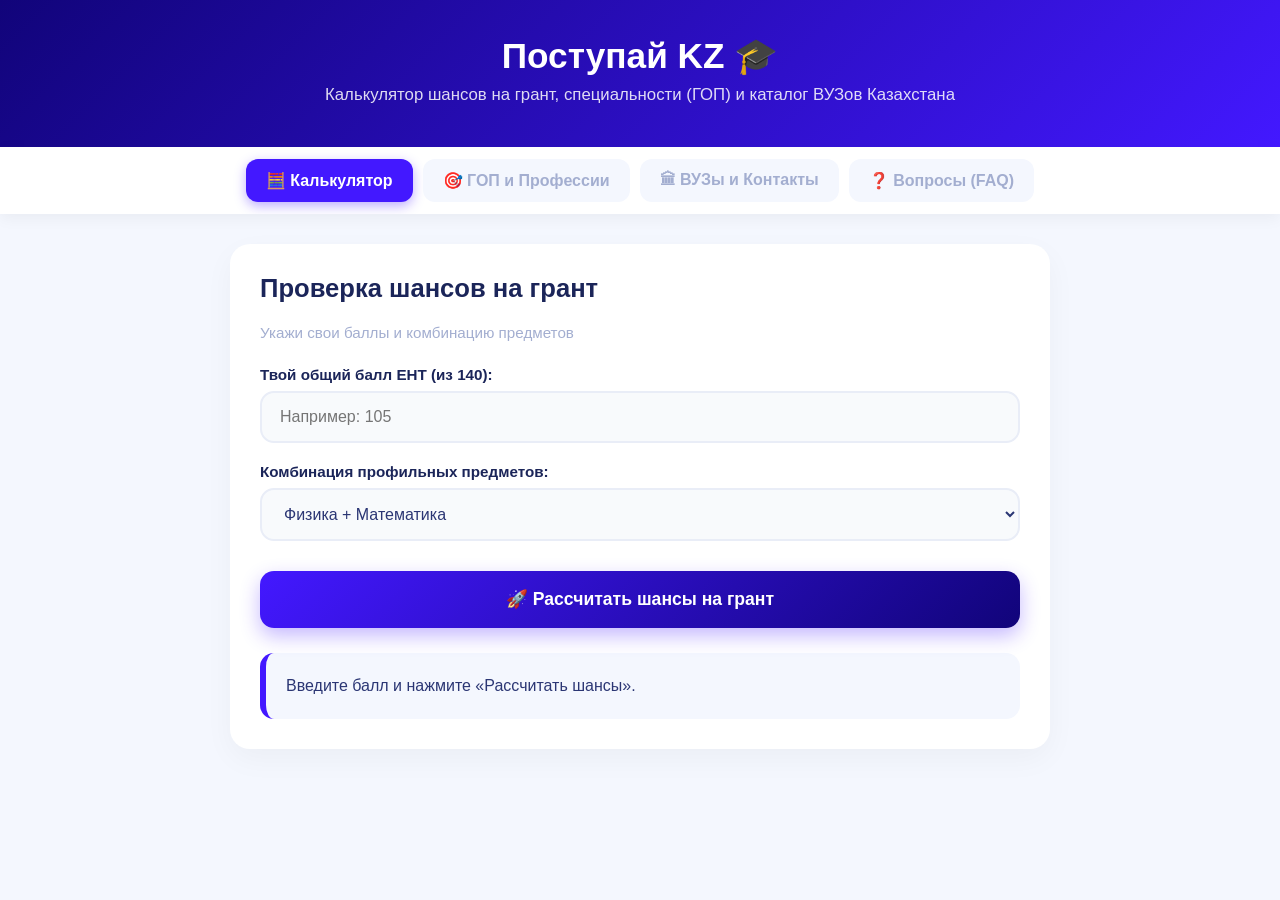
==== commit 120f1fdd: "fix" ====
--- a/index.html
+++ b/index.html
@@ -3,47 +3,40 @@
 <head>
     <meta charset="UTF-8">
     <meta name="viewport" content="width=device-width, initial-scale=1.0">
-    <title>Поступай KZ — Справочник и Калькулятор ЕНТ</title>
+    <title>Поступай KZ — Калькулятор ЕНТ и Грантов</title>
     <link rel="stylesheet" href="style.css">
 </head>
 <body>
 
-    <div class="app-layout">
-        <!-- Боковая панель навигации (Sidebar) -->
-        <aside class="sidebar">
-            <div class="logo">
-                <h2>Поступай KZ 🎓</h2>
-            </div>
-            <nav class="nav-menu">
-                <button class="nav-btn active" onclick="switchTab('calc-tab', this)">
-                    🧮 Калькулятор шансов
-                </button>
-                <button class="nav-btn" onclick="switchTab('gop-tab', this)">
-                    🎯 ГОП и Про профессии
-                </button>
-                <button class="nav-btn" onclick="switchTab('uni-tab', this)">
-                    🏛 Каталог ВУЗов
-                </button>
-                <button class="nav-btn" onclick="switchTab('faq-tab', this)">
-                    ❓ Вопросы и ответы (FAQ)
-                </button>
-            </nav>
-        </aside>
+    <div class="app-header">
+        <h1>Поступай KZ 🎓</h1>
+        <p>Калькулятор шансов на грант, специальности (ГОП) и каталог ВУЗов Казахстана</p>
+    </div>
 
-        <!-- Основной контент -->
-        <main class="main-content">
+    <!-- Навигация вкладками -->
+    <nav class="tabs-nav">
+        <button class="tab-btn active" onclick="switchTab('calc-tab', this)">🧮 Калькулятор</button>
+        <button class="tab-btn" onclick="switchTab('gop-tab', this)">🎯 ГОП и Профессии</button>
+        <button class="tab-btn" onclick="switchTab('uni-tab', this)">🏛 ВУЗы и Контакты</button>
+        <button class="tab-btn" onclick="switchTab('faq-tab', this)">❓ Вопросы (FAQ)</button>
+    </nav>
 
-            <!-- Вкладка 1: Калькулятор -->
-            <section id="calc-tab" class="tab-content active">
-                <div class="card">
-                    <h2>Рассчитать шансы на грант</h2>
-                    <p class="subtitle">Укажи свой балл и комбинацию предметов для оценки шансов</p>
-                    
-                    <label for="score">Твой общий балл ЕНТ:</label>
+    <main class="main-container">
+
+        <!-- Вкладка 1: Калькулятор -->
+        <section id="calc-tab" class="tab-content active">
+            <div class="card">
+                <h2>Проверка шансов на грант</h2>
+                <p class="subtitle">Укажи свои баллы и комбинацию предметов</p>
+                
+                <div class="form-group">
+                    <label for="score">Твой общий балл ЕНТ (из 140):</label>
                     <input type="number" id="score" placeholder="Например: 105" min="0" max="140">
+                </div>
 
-                    <label for="subject">Комбинация предметов:</label>
-                    <select id="subject">
+                <div class="form-group">
+                    <label for="subject">Комбинация профильных предметов:</label>
+                    <select id="subject" onchange="updateGopOptions()">
                         <option value="phys-math">Физика + Математика</option>
                         <option value="math-inf">Математика + Информатика</option>
                         <option value="eng-hist">Иностранный язык + Всемирная история</option>
@@ -51,97 +44,118 @@
                         <option value="bio-chem">Биология + Химия</option>
                         <option value="kaz-lit">Казахский / Русский язык + Литература</option>
                     </select>
+                </div>
 
-                    <button onclick="checkChances()">Рассчитать шансы</button>
+                <button class="btn-primary" onclick="checkChances()">🚀 Рассчитать шансы на грант</button>
 
-                    <div id="result" class="result-box">
-                        Введите балл и нажмите кнопку выше.
+                <div id="result" class="result-box">
+                    Введите балл и нажмите «Рассчитать шансы».
+                </div>
+            </div>
+        </section>
+
+        <!-- Вкладка 2: ГОП и Профессии -->
+        <section id="gop-tab" class="tab-content">
+            <div class="card">
+                <h2>Группы образовательных программ (ГОП)</h2>
+                <p class="subtitle">Выбери предметы или конкретное направление, чтобы узнать проходные баллы и профессии:</p>
+
+                <div class="form-group">
+                    <label for="gopSelect">Направление (ГОП):</label>
+                    <select id="gopSelect" onchange="showGopDetails()">
+                        <!-- Заполняется автоматически через JavaScript -->
+                    </select>
+                </div>
+
+                <div id="gopDetails" class="gop-details-box">
+                    <!-- Заполняется динамически -->
+                </div>
+            </div>
+        </section>
+
+        <!-- Вкладка 3: Каталог ВУЗов -->
+        <section id="uni-tab" class="tab-content">
+            <div class="card">
+                <h2>Каталог ВУЗов Казахстана</h2>
+                <div class="form-group">
+                    <input type="text" id="searchInput" onkeyup="searchUniversity()" placeholder="🔍 Поиск по названию или городу (например: Алматы, Астана, Политех)...">
+                </div>
+                
+                <div id="uniList" class="uni-grid">
+                    <div class="uni-card">
+                        <h3>Satbayev University (Политех)</h3>
+                        <span class="city-tag">📍 Алматы</span>
+                        <p class="score-info"><strong>Мин. балл на грант:</strong> ~85–110</p>
+                        <p class="contact-info">📞 <a href="tel:+77273201212">+7 (727) 320-12-12</a></p>
+                        <p class="contact-info">🌐 <a href="https://satbayev.university" target="_blank">satbayev.university</a></p>
+                    </div>
+
+                    <div class="uni-card">
+                        <h3>КазНУ им. аль-Фараби</h3>
+                        <span class="city-tag">📍 Алматы</span>
+                        <p class="score-info"><strong>Мин. балл на грант:</strong> ~105–125</p>
+                        <p class="contact-info">📞 <a href="tel:+77273773330">+7 (727) 377-33-30</a></p>
+                        <p class="contact-info">🌐 <a href="https://kaznu.kz" target="_blank">kaznu.kz</a></p>
+                    </div>
+
+                    <div class="uni-card">
+                        <h3>МУИТ (IITU)</h3>
+                        <span class="city-tag">📍 Алматы</span>
+                        <p class="score-info"><strong>Мин. балл на грант:</strong> ~100–120</p>
+                        <p class="contact-info">📞 <a href="tel:+77272445103">+7 (727) 244-51-03</a></p>
+                        <p class="contact-info">🌐 <a href="https://iitu.edu.kz" target="_blank">iitu.edu.kz</a></p>
+                    </div>
+
+                    <div class="uni-card">
+                        <h3>ЕНУ им. Л.Н. Гумилева</h3>
+                        <span class="city-tag">📍 Астана</span>
+                        <p class="score-info"><strong>Мин. балл на грант:</strong> ~95–120</p>
+                        <p class="contact-info">📞 <a href="tel:+77172703030">+7 (7172) 70-30-30</a></p>
+                        <p class="contact-info">🌐 <a href="https://enu.kz" target="_blank">enu.kz</a></p>
+                    </div>
+
+                    <div class="uni-card">
+                        <h3>AITU (Astana IT University)</h3>
+                        <span class="city-tag">📍 Астана</span>
+                        <p class="score-info"><strong>Мин. балл на грант:</strong> ~110–125</p>
+                        <p class="contact-info">📞 <a href="tel:+77172645710">+7 (7172) 64-57-10</a></p>
+                        <p class="contact-info">🌐 <a href="https://astanait.edu.kz" target="_blank">astanait.edu.kz</a></p>
+                    </div>
+
+                    <div class="uni-card">
+                        <h3>АУЭС (Energo University)</h3>
+                        <span class="city-tag">📍 Алматы</span>
+                        <p class="score-info"><strong>Мин. балл на грант:</strong> ~80–100</p>
+                        <p class="contact-info">📞 <a href="tel:+77273231175">+7 (727) 323-11-75</a></p>
+                        <p class="contact-info">🌐 <a href="https://aues.kz" target="_blank">aues.kz</a></p>
                     </div>
                 </div>
-            </section>
+            </div>
+        </section>
 
-            <!-- Вкладка 2: ГОП и Профессии -->
-            <section id="gop-tab" class="tab-content">
-                <div class="card">
-                    <h2>Группы образовательных программ (ГОП)</h2>
-                    <p class="subtitle">Выберите специальность, чтобы узнать минимальный балл гранта прошлых лет и список профессий:</p>
+        <!-- Вкладка 4: FAQ -->
+        <section id="faq-tab" class="tab-content">
+            <div class="card">
+                <h2>Часто задаваемые вопросы (FAQ)</h2>
+                
+                <details class="faq-item">
+                    <summary>Какой минимальный пороговый балл для подачи на грант?</summary>
+                    <p>Для национальных ВУЗов (КазНУ, ЕНУ и др.) — минимум 75 баллов. Для остальных ВУЗов — от 50 баллов. По педагогическим направлениям — от 75 баллов.</p>
+                </details>
 
-                    <label for="gopSelect">Выберите направление (ГОП):</label>
-                    <select id="gopSelect" onchange="showGopDetails()">
-                        <option value="b057">B057 — Информационные технологии</option>
-                        <option value="b058">B058 — Информационная безопасность</option>
-                        <option value="b062">B062 — Электротехника и энергетика</option>
-                        <option value="b053">B053 — Физика</option>
-                        <option value="b054">B054 — Математика и статистика</option>
-                    </select>
+                <details class="faq-item">
+                    <summary>Сколько ВУЗов и ГОП можно указать в конкурсе грантов?</summary>
+                    <p>В заявке на грант вы можете указать до 4 групп образовательных программ (ГОП).</p>
+                </details>
 
-                    <div id="gopDetails" class="gop-info-card">
-                        <!-- Динамически заполняется через JS -->
-                    </div>
-                </div>
-            </section>
+                <details class="faq-item">
+                    <summary>Что такое сельская квота?</summary>
+                    <p>Сельская квота даёт преимущество при распределении грантов выпускникам сельских школ (35% от грантов по сельским специальностям).</p>
+                </details>
+            </div>
+        </section>
 
-            <!-- Вкладка 3: ВУЗы -->
-            <section id="uni-tab" class="tab-content">
-                <div class="card">
-                    <h2>Каталог ВУЗов Казахстана</h2>
-                    <input type="text" id="searchInput" onkeyup="searchUniversity()" placeholder="Поиск по названию или городу (например: Алматы, КазНУ, Астана)...">
-                    
-                    <div id="uniList" class="uni-grid">
-                        <div class="uni-card">
-                            <h3>Satbayev University (Политех)</h3>
-                            <p class="city">📍 Алматы</p>
-                            <p><strong>Порог на грант:</strong> ~85–110 баллов</p>
-                            <p>📞 <a href="tel:+77273201212">+7 (727) 320-12-12</a></p>
-                            <p>🌐 <a href="https://satbayev.university" target="_blank">satbayev.university</a></p>
-                        </div>
-
-                        <div class="uni-card">
-                            <h3>КазНУ им. аль-Фараби</h3>
-                            <p class="city">📍 Алматы</p>
-                            <p><strong>Порог на грант:</strong> ~105–125 баллов</p>
-                            <p>📞 <a href="tel:+77273773330">+7 (727) 377-33-30</a></p>
-                            <p>🌐 <a href="https://kaznu.kz" target="_blank">kaznu.kz</a></p>
-                        </div>
-
-                        <div class="uni-card">
-                            <h3>МУИТ (IITU)</h3>
-                            <p class="city">📍 Алматы</p>
-                            <p><strong>Порог на грант:</strong> ~100–120 баллов</p>
-                            <p>📞 <a href="tel:+77272445103">+7 (727) 244-51-03</a></p>
-                            <p>🌐 <a href="https://iitu.edu.kz" target="_blank">iitu.edu.kz</a></p>
-                        </div>
-
-                        <div class="uni-card">
-                            <h3>ЕНУ им. Л.Н. Гумилева</h3>
-                            <p class="city">📍 Астана</p>
-                            <p><strong>Порог на грант:</strong> ~95–120 баллов</p>
-                            <p>📞 <a href="tel:+77172703030">+7 (7172) 70-30-30</a></p>
-                            <p>🌐 <a href="https://enu.kz" target="_blank">enu.kz</a></p>
-                        </div>
-                    </div>
-                </div>
-            </section>
-
-            <!-- Вкладка 4: FAQ -->
-            <section id="faq-tab" class="tab-content">
-                <div class="card">
-                    <h2>Вопросы и ответы (FAQ)</h2>
-                    
-                    <details class="faq-item">
-                        <summary>Какой минимальный пороговый балл для подачи на грант?</summary>
-                        <p>Для национальных ВУЗов (КазНУ, ЕНУ и др.) — минимум 75 баллов. Для остальных ВУЗов — от 50 баллов.</p>
-                    </details>
-
-                    <details class="faq-item">
-                        <summary>Сколько ВУЗов и ГОП можно указать в конкурсе грантов?</summary>
-                        <p>В заявке на грант можно указать до 4 групп образовательных программ (ГОП).</p>
-                    </details>
-                </div>
-            </section>
-
-        </main>
-    </div>
+    </main>
 
     <script src="script.js"></script>
 </body>
--- a/style.css
+++ b/style.css
@@ -1,70 +1,77 @@
 * {
     box-sizing: border-box;
+    font-family: -apple-system, BlinkMacSystemFont, 'Segoe UI', Roboto, sans-serif;
 }
 
 body {
-    font-family: -apple-system, BlinkMacSystemFont, 'Segoe UI', Roboto, Helvetica, Arial, sans-serif;
-    background-color: #f0f2f5;
+    background-color: #f4f7fe;
     margin: 0;
     padding: 0;
-    color: #1c1e21;
-}
-
-.app-layout {
+    color: #2b3674;
+}
+
+.app-header {
+    background: linear-gradient(135deg, #11047a, #4318ff);
+    color: white;
+    text-align: center;
+    padding: 35px 20px 25px;
+}
+
+.app-header h1 {
+    margin: 0;
+    font-size: 2.2em;
+    font-weight: 800;
+}
+
+.app-header p {
+    margin-top: 8px;
+    opacity: 0.85;
+    font-size: 1.05em;
+}
+
+/* Навигация вкладками */
+.tabs-nav {
     display: flex;
-    min-height: 100vh;
-}
-
-/* Боковой сайдбар */
-.sidebar {
-    width: 260px;
-    background-color: #0d47a1;
+    justify-content: center;
+    gap: 10px;
+    background: white;
+    padding: 12px;
+    box-shadow: 0 4px 15px rgba(0,0,0,0.05);
+    position: sticky;
+    top: 0;
+    z-index: 100;
+    overflow-x: auto;
+}
+
+.tab-btn {
+    background: #f4f7fe;
+    border: none;
+    color: #a3aed0;
+    padding: 12px 20px;
+    border-radius: 12px;
+    font-size: 1rem;
+    font-weight: 700;
+    cursor: pointer;
+    white-space: nowrap;
+    transition: all 0.25s ease;
+}
+
+.tab-btn:hover {
+    color: #4318ff;
+    background: #e9edf7;
+}
+
+.tab-btn.active {
+    background: #4318ff;
     color: white;
-    padding: 25px 15px;
-    flex-shrink: 0;
-}
-
-.logo h2 {
-    margin: 0 0 30px 10px;
-    font-size: 1.4em;
-    color: #fff;
-}
-
-.nav-menu {
-    display: flex;
-    flex-direction: column;
-    gap: 8px;
-}
-
-.nav-btn {
-    background: none;
-    border: none;
-    color: #bbdefb;
-    padding: 12px 16px;
-    text-align: left;
-    font-size: 0.95em;
-    font-weight: 600;
-    border-radius: 8px;
-    cursor: pointer;
-    transition: all 0.2s;
-}
-
-.nav-btn:hover {
-    background-color: rgba(255, 255, 255, 0.1);
-    color: white;
-}
-
-.nav-btn.active {
-    background-color: #1976d2;
-    color: white;
-    box-shadow: 0 2px 8px rgba(0,0,0,0.2);
-}
-
-/* Основной контент */
-.main-content {
-    flex: 1;
-    padding: 30px;
-    max-width: 900px;
+    box-shadow: 0 4px 12px rgba(67, 24, 255, 0.35);
+}
+
+/* Контейнер */
+.main-container {
+    max-width: 850px;
+    margin: 30px auto;
+    padding: 0 15px;
 }
 
 .tab-content {
@@ -77,119 +84,192 @@
 
 .card {
     background: white;
-    padding: 28px;
-    border-radius: 12px;
-    box-shadow: 0 2px 12px rgba(0,0,0,0.06);
+    padding: 30px;
+    border-radius: 20px;
+    box-shadow: 0 10px 30px rgba(0,0,0,0.04);
 }
 
 h2 {
     margin-top: 0;
-    color: #0d47a1;
+    color: #1b2559;
+    font-size: 1.6em;
 }
 
 .subtitle {
-    color: #65676b;
+    color: #a3aed0;
+    margin-bottom: 25px;
+    font-size: 0.95em;
+}
+
+.form-group {
     margin-bottom: 20px;
 }
 
 label {
     display: block;
-    margin: 14px 0 6px;
-    font-weight: 600;
+    margin-bottom: 8px;
+    font-weight: 700;
+    color: #1b2559;
+    font-size: 0.95em;
 }
 
 input[type="number"], input[type="text"], select {
     width: 100%;
-    padding: 12px;
-    border: 1px solid #ccc;
-    border-radius: 8px;
-    font-size: 15px;
+    padding: 15px 18px;
+    border: 2px solid #e9edf7;
+    border-radius: 14px;
+    font-size: 1rem;
+    color: #2b3674;
     outline: none;
-}
-
-button {
+    transition: border-color 0.2s;
+    background-color: #f8fafc;
+}
+
+input[type="number"]:focus, input[type="text"]:focus, select:focus {
+    border-color: #4318ff;
+    background-color: #fff;
+}
+
+/* Большая стильная кнопка */
+.btn-primary {
     width: 100%;
-    background-color: #2e7d32;
+    background: linear-gradient(135deg, #4318ff, #11047a);
     color: white;
     border: none;
-    padding: 14px;
-    border-radius: 8px;
-    font-size: 16px;
-    font-weight: bold;
+    padding: 18px;
+    border-radius: 14px;
+    font-size: 1.1rem;
+    font-weight: 800;
     cursor: pointer;
+    margin-top: 10px;
+    box-shadow: 0 8px 20px rgba(67, 24, 255, 0.3);
+    transition: transform 0.15s, box-shadow 0.15s;
+}
+
+.btn-primary:hover {
+    transform: translateY(-2px);
+    box-shadow: 0 12px 25px rgba(67, 24, 255, 0.4);
+}
+
+.btn-primary:active {
+    transform: translateY(0);
+}
+
+.result-box {
+    margin-top: 25px;
+    padding: 20px;
+    background-color: #f4f7fe;
+    border-radius: 14px;
+    border-left: 6px solid #4318ff;
+    font-size: 1rem;
+    line-height: 1.6;
+}
+
+/* ГОП Карточка */
+.gop-details-box {
     margin-top: 20px;
-}
-
-button:hover {
-    background-color: #1b5e20;
-}
-
-.result-box {
-    margin-top: 20px;
-    padding: 16px;
-    background-color: #e8f5e9;
-    border-left: 5px solid #2e7d32;
-    border-radius: 6px;
-}
-
-/* Карточка ГОП */
-.gop-info-card {
-    margin-top: 20px;
-    padding: 20px;
-    background-color: #e3f2fd;
-    border-radius: 10px;
-    border: 1px solid #bbdefb;
-}
-
-.gop-info-card h3 {
+    padding: 22px;
+    background: #f8fafc;
+    border: 2px solid #e9edf7;
+    border-radius: 16px;
+}
+
+.gop-details-box h3 {
     margin-top: 0;
-    color: #0d47a1;
+    color: #4318ff;
+}
+
+.gop-details-box ul {
+    padding-left: 20px;
+    margin-bottom: 0;
 }
 
 /* Сетка ВУЗов */
 .uni-grid {
     display: grid;
-    grid-template-columns: repeat(auto-fill, minmax(250px, 1fr));
-    gap: 15px;
+    grid-template-columns: repeat(auto-fill, minmax(260px, 1fr));
+    gap: 18px;
     margin-top: 20px;
 }
 
 .uni-card {
-    border: 1px solid #e0e0e0;
-    border-radius: 10px;
-    padding: 16px;
-    background: #fafafa;
+    background: #f8fafc;
+    border: 2px solid #e9edf7;
+    border-radius: 16px;
+    padding: 20px;
+    transition: transform 0.2s, border-color 0.2s;
+}
+
+.uni-card:hover {
+    transform: translateY(-3px);
+    border-color: #4318ff;
 }
 
 .uni-card h3 {
-    margin: 0 0 6px;
-    font-size: 1.1em;
-    color: #1565c0;
-}
-
-.city {
-    color: #666;
-    font-size: 0.85em;
-    margin-bottom: 10px;
-}
-
-/* Адаптив для мобилок */
-@media (max-width: 768px) {
-    .app-layout {
-        flex-direction: column;
+    margin: 0 0 8px;
+    font-size: 1.15em;
+    color: #1b2559;
+}
+
+.city-tag {
+    display: inline-block;
+    background: #e9edf7;
+    color: #2b3674;
+    padding: 4px 10px;
+    border-radius: 8px;
+    font-size: 0.8em;
+    font-weight: 700;
+    margin-bottom: 12px;
+}
+
+.score-info {
+    color: #05cd99;
+    font-weight: 700;
+    margin: 8px 0;
+}
+
+.contact-info {
+    margin: 4px 0;
+    font-size: 0.9em;
+}
+
+.contact-info a {
+    color: #4318ff;
+    text-decoration: none;
+    font-weight: 600;
+}
+
+.contact-info a:hover {
+    text-decoration: underline;
+}
+
+/* FAQ */
+.faq-item {
+    background: #f8fafc;
+    border: 2px solid #e9edf7;
+    border-radius: 12px;
+    padding: 15px;
+    margin-bottom: 12px;
+    cursor: pointer;
+}
+
+.faq-item summary {
+    font-weight: 700;
+    color: #1b2559;
+}
+
+.faq-item p {
+    margin: 10px 0 0;
+    color: #2b3674;
+    line-height: 1.5;
+}
+
+/* Мобильный адаптив */
+@media (max-width: 600px) {
+    .tabs-nav {
+        justify-content: flex-start;
     }
-    .sidebar {
-        width: 100%;
-        padding: 15px;
-    }
-    .nav-menu {
-        flex-direction: row;
-        overflow-x: auto;
-    }
-    .nav-btn {
-        white-space: nowrap;
-    }
-    .main-content {
-        padding: 15px;
+    .card {
+        padding: 20px;
     }
 }
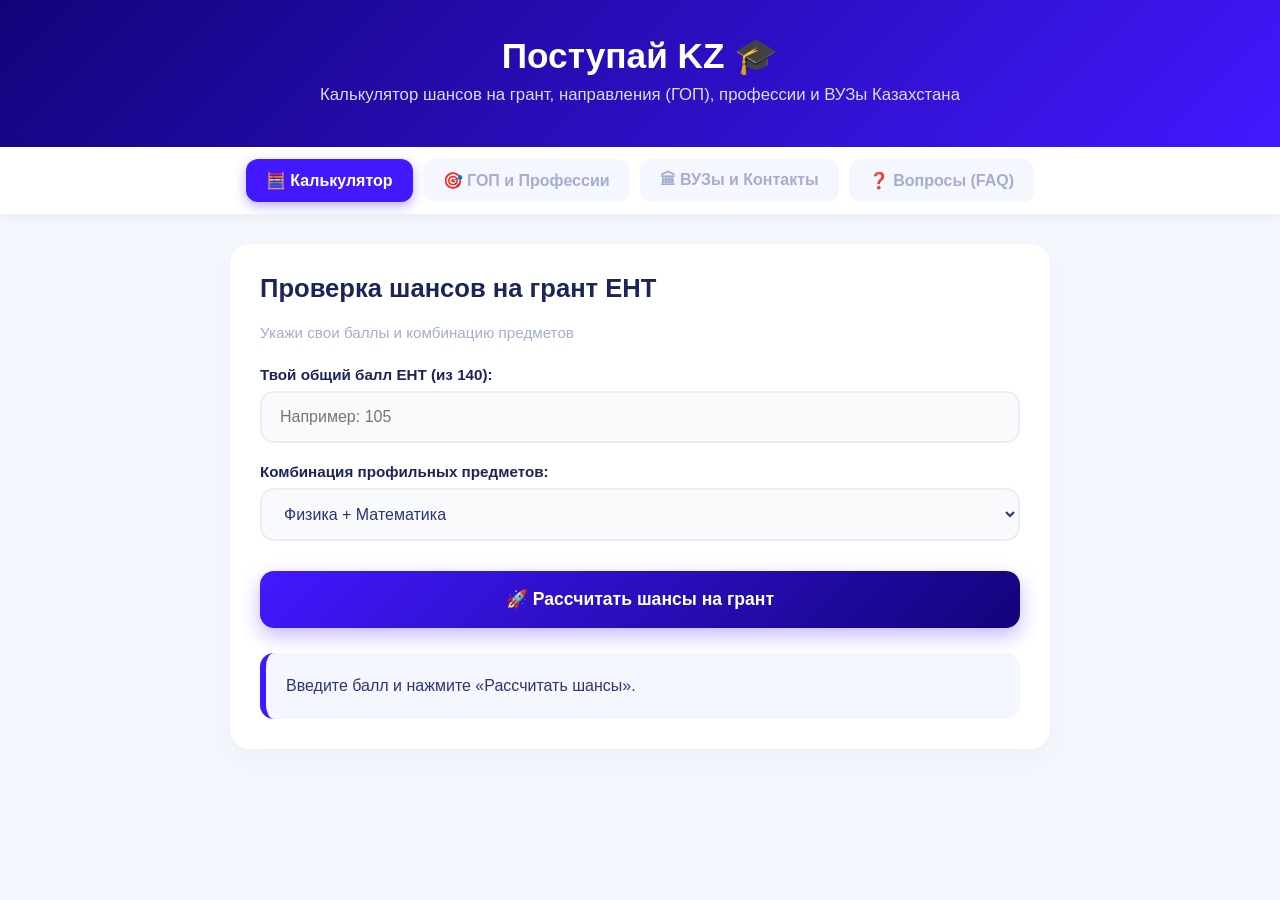
==== commit f412d646: "fix" ====
--- a/index.html
+++ b/index.html
@@ -4,13 +4,18 @@
     <meta charset="UTF-8">
     <meta name="viewport" content="width=device-width, initial-scale=1.0">
     <title>Поступай KZ — Калькулятор ЕНТ и Грантов</title>
+    
+    <!-- Подтверждение владения сайтом в Google Search Console -->
+    <meta name="google-site-verification" content="v_qE13_4I6iHO4actouf1DeoCIwjNW5HT1ld0wz6t7s" />
+    <meta name="description" content="Рассчитай свои шансы на грант ЕНТ в Казахстане. Удобный подбор ВУЗов и всех специальностей (ГОП) по предметам.">
+    
     <link rel="stylesheet" href="style.css">
 </head>
 <body>
 
     <div class="app-header">
         <h1>Поступай KZ 🎓</h1>
-        <p>Калькулятор шансов на грант, специальности (ГОП) и каталог ВУЗов Казахстана</p>
+        <p>Калькулятор шансов на грант, направления (ГОП), профессии и ВУЗы Казахстана</p>
     </div>
 
     <!-- Навигация вкладками -->
@@ -26,7 +31,7 @@
         <!-- Вкладка 1: Калькулятор -->
         <section id="calc-tab" class="tab-content active">
             <div class="card">
-                <h2>Проверка шансов на грант</h2>
+                <h2>Проверка шансов на грант ЕНТ</h2>
                 <p class="subtitle">Укажи свои баллы и комбинацию предметов</p>
                 
                 <div class="form-group">
@@ -39,9 +44,9 @@
                     <select id="subject" onchange="updateGopOptions()">
                         <option value="phys-math">Физика + Математика</option>
                         <option value="math-inf">Математика + Информатика</option>
+                        <option value="bio-chem">Химия + Биология</option>
                         <option value="eng-hist">Иностранный язык + Всемирная история</option>
                         <option value="geo-math">География + Математика</option>
-                        <option value="bio-chem">Биология + Химия</option>
                         <option value="kaz-lit">Казахский / Русский язык + Литература</option>
                     </select>
                 </div>
@@ -58,7 +63,7 @@
         <section id="gop-tab" class="tab-content">
             <div class="card">
                 <h2>Группы образовательных программ (ГОП)</h2>
-                <p class="subtitle">Выбери предметы или конкретное направление, чтобы узнать проходные баллы и профессии:</p>
+                <p class="subtitle">Выбери предметы или конкретное направление, чтобы узнать проходные баллы и все профессии:</p>
 
                 <div class="form-group">
                     <label for="gopSelect">Направление (ГОП):</label>
@@ -78,7 +83,7 @@
             <div class="card">
                 <h2>Каталог ВУЗов Казахстана</h2>
                 <div class="form-group">
-                    <input type="text" id="searchInput" onkeyup="searchUniversity()" placeholder="🔍 Поиск по названию или городу (например: Алматы, Астана, Политех)...">
+                    <input type="text" id="searchInput" onkeyup="searchUniversity()" placeholder="🔍 Поиск по названию или городу (например: Алматы, Астана, КазНМУ, Политех)...">
                 </div>
                 
                 <div id="uniList" class="uni-grid">
@@ -99,6 +104,14 @@
                     </div>
 
                     <div class="uni-card">
+                        <h3>КазНМУ им. С.Д. Асфендиярова</h3>
+                        <span class="city-tag">📍 Алматы</span>
+                        <p class="score-info"><strong>Мин. балл на грант:</strong> ~110–130</p>
+                        <p class="contact-info">📞 <a href="tel:+77273387027">+7 (727) 338-70-27</a></p>
+                        <p class="contact-info">🌐 <a href="https://kaznmu.edu.kz" target="_blank">kaznmu.edu.kz</a></p>
+                    </div>
+
+                    <div class="uni-card">
                         <h3>МУИТ (IITU)</h3>
                         <span class="city-tag">📍 Алматы</span>
                         <p class="score-info"><strong>Мин. балл на грант:</strong> ~100–120</p>
@@ -112,6 +125,14 @@
                         <p class="score-info"><strong>Мин. балл на грант:</strong> ~95–120</p>
                         <p class="contact-info">📞 <a href="tel:+77172703030">+7 (7172) 70-30-30</a></p>
                         <p class="contact-info">🌐 <a href="https://enu.kz" target="_blank">enu.kz</a></p>
+                    </div>
+
+                    <div class="uni-card">
+                        <h3>Медицинский университет Астана (МУА)</h3>
+                        <span class="city-tag">📍 Астана</span>
+                        <p class="score-info"><strong>Мин. балл на грант:</strong> ~105–125</p>
+                        <p class="contact-info">📞 <a href="tel:+77172539424">+7 (7172) 53-94-24</a></p>
+                        <p class="contact-info">🌐 <a href="https://amu.kz" target="_blank">amu.kz</a></p>
                     </div>
 
                     <div class="uni-card">
@@ -140,7 +161,7 @@
                 
                 <details class="faq-item">
                     <summary>Какой минимальный пороговый балл для подачи на грант?</summary>
-                    <p>Для национальных ВУЗов (КазНУ, ЕНУ и др.) — минимум 75 баллов. Для остальных ВУЗов — от 50 баллов. По педагогическим направлениям — от 75 баллов.</p>
+                    <p>Для национальных ВУЗов (КазНУ, ЕНУ и др.) — минимум 75 баллов. Для остальных ВУЗов — от 50 баллов. По педагогическим направлениям и медицине — от 75 баллов.</p>
                 </details>
 
                 <details class="faq-item">
--- a/style.css
+++ b/style.css
@@ -130,7 +130,7 @@
     background-color: #fff;
 }
 
-/* Большая стильная кнопка */
+/* Большая кнопка */
 .btn-primary {
     width: 100%;
     background: linear-gradient(135deg, #4318ff, #11047a);
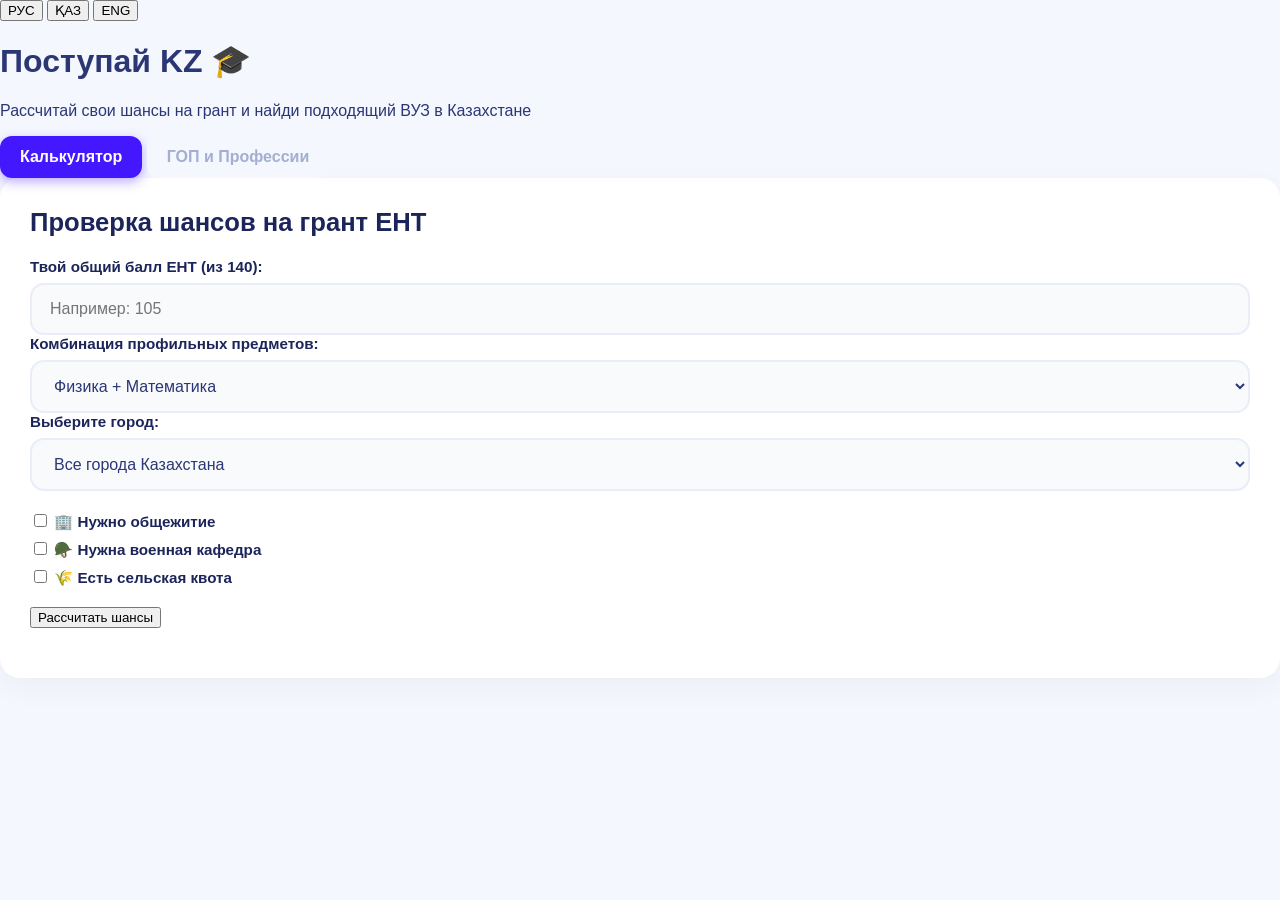
==== commit de13d18d: "fix" ====
--- a/index.html
+++ b/index.html
@@ -3,179 +3,98 @@
 <head>
     <meta charset="UTF-8">
     <meta name="viewport" content="width=device-width, initial-scale=1.0">
-    <title>Поступай KZ — Калькулятор ЕНТ и Грантов</title>
-    
-    <!-- Подтверждение владения сайтом в Google Search Console -->
-    <meta name="google-site-verification" content="v_qE13_4I6iHO4actouf1DeoCIwjNW5HT1ld0wz6t7s" />
-    <meta name="description" content="Рассчитай свои шансы на грант ЕНТ в Казахстане. Удобный подбор ВУЗов и всех специальностей (ГОП) по предметам.">
-    
+    <title>Поступай KZ — Калькулятор шансов на грант ЕНТ</title>
     <link rel="stylesheet" href="style.css">
 </head>
 <body>
 
-    <div class="app-header">
+    <header>
+        <div class="lang-switch">
+            <button onclick="changeLanguage('ru')" class="lang-btn active" id="btn-ru">РУС</button>
+            <button onclick="changeLanguage('kz')" class="lang-btn" id="btn-kz">ҚАЗ</button>
+            <button onclick="changeLanguage('en')" class="lang-btn" id="btn-en">ENG</button>
+        </div>
+
         <h1>Поступай KZ 🎓</h1>
-        <p>Калькулятор шансов на грант, направления (ГОП), профессии и ВУЗы Казахстана</p>
-    </div>
+        <p data-i18n="subtitle">Рассчитай свои шансы на грант и найди подходящий ВУЗ в Казахстане</p>
+        
+        <div class="tabs">
+            <button class="tab-btn active" onclick="switchTab('calc')" data-i18n="tabCalc">Калькулятор</button>
+            <button class="tab-btn" onclick="switchTab('gop')" data-i18n="tabGop">ГОП и Профессии</button>
+        </div>
+    </header>
 
-    <!-- Навигация вкладками -->
-    <nav class="tabs-nav">
-        <button class="tab-btn active" onclick="switchTab('calc-tab', this)">🧮 Калькулятор</button>
-        <button class="tab-btn" onclick="switchTab('gop-tab', this)">🎯 ГОП и Профессии</button>
-        <button class="tab-btn" onclick="switchTab('uni-tab', this)">🏛 ВУЗы и Контакты</button>
-        <button class="tab-btn" onclick="switchTab('faq-tab', this)">❓ Вопросы (FAQ)</button>
-    </nav>
-
-    <main class="main-container">
-
+    <main class="container">
         <!-- Вкладка 1: Калькулятор -->
         <section id="calc-tab" class="tab-content active">
             <div class="card">
-                <h2>Проверка шансов на грант ЕНТ</h2>
-                <p class="subtitle">Укажи свои баллы и комбинацию предметов</p>
+                <h2 data-i18n="calcTitle">Проверка шансов на грант ЕНТ</h2>
                 
-                <div class="form-group">
-                    <label for="score">Твой общий балл ЕНТ (из 140):</label>
-                    <input type="number" id="score" placeholder="Например: 105" min="0" max="140">
+                <label for="ent-score" data-i18n="labelScore">Твой общий балл ЕНТ (из 140):</label>
+                <input type="number" id="ent-score" placeholder="Например: 105" min="0" max="140">
+
+                <label for="subject-select" data-i18n="labelSubject">Комбинация профильных предметов:</label>
+                <select id="subject-select">
+                    <option value="math-phys" data-i18n="optPhysMath">Физика + Математика</option>
+                    <option value="math-inf" data-i18n="optMathInf">Математика + Информатика</option>
+                    <option value="chem-bio" data-i18n="optChemBio">Химия + Биология</option>
+                    <option value="geog-math" data-i18n="optGeoMath">География + Математика</option>
+                    <option value="hist-world" data-i18n="optEngHist">Английский + Всемирная история</option>
+                </select>
+
+                <label for="city-select" data-i18n="labelCity">Выберите город:</label>
+                <select id="city-select">
+                    <option value="all" data-i18n="optAllCities">Все города Казахстана</option>
+                    <option value="almaty">Алматы</option>
+                    <option value="astana">Астана</option>
+                    <option value="shymkent">Шымкент</option>
+                    <option value="karaganda">Караганда</option>
+                    <option value="aktobe">Актобе</option>
+                    <option value="vko">Усть-Каменогорск</option>
+                    <option value="semey">Семей</option>
+                    <option value="pavlodar">Павлодар</option>
+                    <option value="kostanay">Костанай</option>
+                    <option value="taraz">Тараз</option>
+                    <option value="kYZYLORDA">Кызылорда</option>
+                    <option value="uralsk">Уральск</option>
+                    <option value="atyrau">Атырау</option>
+                </select>
+
+                <div class="checkbox-group" style="margin: 20px 0;">
+                    <label style="display:block; margin-bottom:8px;"><input type="checkbox" id="dorm-check"> <span data-i18n="checkDorm">🏢 Нужно общежитие</span></label>
+                    <label style="display:block; margin-bottom:8px;"><input type="checkbox" id="military-check"> <span data-i18n="checkMil">🪖 Нужна военная кафедра</span></label>
+                    <label style="display:block;"><input type="checkbox" id="rural-check"> <span data-i18n="checkRural">🌾 Есть сельская квота</span></label>
                 </div>
 
-                <div class="form-group">
-                    <label for="subject">Комбинация профильных предметов:</label>
-                    <select id="subject" onchange="updateGopOptions()">
-                        <option value="phys-math">Физика + Математика</option>
-                        <option value="math-inf">Математика + Информатика</option>
-                        <option value="bio-chem">Химия + Биология</option>
-                        <option value="eng-hist">Иностранный язык + Всемирная история</option>
-                        <option value="geo-math">География + Математика</option>
-                        <option value="kaz-lit">Казахский / Русский язык + Литература</option>
-                    </select>
-                </div>
+                <button onclick="calculateGrant()" data-i18n="btnCalc">Рассчитать шансы</button>
 
-                <button class="btn-primary" onclick="checkChances()">🚀 Рассчитать шансы на грант</button>
-
-                <div id="result" class="result-box">
-                    Введите балл и нажмите «Рассчитать шансы».
-                </div>
+                <div id="calc-result" style="margin-top: 20px;"></div>
             </div>
         </section>
 
         <!-- Вкладка 2: ГОП и Профессии -->
-        <section id="gop-tab" class="tab-content">
+        <section id="gop-tab" class="tab-content" style="display: none;">
             <div class="card">
-                <h2>Группы образовательных программ (ГОП)</h2>
-                <p class="subtitle">Выбери предметы или конкретное направление, чтобы узнать проходные баллы и все профессии:</p>
+                <h2 data-i18n="gopTitle">Группы образовательных программ (ГОП)</h2>
+                <label data-i18n="gopLabel">Выберите направление:</label>
+                <select id="gop-select" onchange="updateGopInfo()">
+                    <option value="v071">B071 Горное дело и добыча полезных ископаемых</option>
+                    <option value="v062">B062 Информационные технологии (IT)</option>
+                    <option value="v059">B059 Коммуникации и связи</option>
+                </select>
 
-                <div class="form-group">
-                    <label for="gopSelect">Направление (ГОП):</label>
-                    <select id="gopSelect" onchange="showGopDetails()">
-                        <!-- Заполняется автоматически через JavaScript -->
-                    </select>
-                </div>
-
-                <div id="gopDetails" class="gop-details-box">
-                    <!-- Заполняется динамически -->
+                <div id="gop-info-box" class="result-box" style="margin-top: 20px;">
+                    <h3 id="gop-name">B071 Горное дело и добыча полезных ископаемых</h3>
+                    <p><strong>Проходной балл на грант (ориентир прошлых лет):</strong> ~75–92</p>
+                    <p><strong>Доступные профессии:</strong></p>
+                    <ul id="gop-professions">
+                        <li>Горный инженер</li>
+                        <li>Маркшейдер</li>
+                        <li>Инженер по буровым работам</li>
+                    </ul>
                 </div>
             </div>
         </section>
-
-        <!-- Вкладка 3: Каталог ВУЗов -->
-        <section id="uni-tab" class="tab-content">
-            <div class="card">
-                <h2>Каталог ВУЗов Казахстана</h2>
-                <div class="form-group">
-                    <input type="text" id="searchInput" onkeyup="searchUniversity()" placeholder="🔍 Поиск по названию или городу (например: Алматы, Астана, КазНМУ, Политех)...">
-                </div>
-                
-                <div id="uniList" class="uni-grid">
-                    <div class="uni-card">
-                        <h3>Satbayev University (Политех)</h3>
-                        <span class="city-tag">📍 Алматы</span>
-                        <p class="score-info"><strong>Мин. балл на грант:</strong> ~85–110</p>
-                        <p class="contact-info">📞 <a href="tel:+77273201212">+7 (727) 320-12-12</a></p>
-                        <p class="contact-info">🌐 <a href="https://satbayev.university" target="_blank">satbayev.university</a></p>
-                    </div>
-
-                    <div class="uni-card">
-                        <h3>КазНУ им. аль-Фараби</h3>
-                        <span class="city-tag">📍 Алматы</span>
-                        <p class="score-info"><strong>Мин. балл на грант:</strong> ~105–125</p>
-                        <p class="contact-info">📞 <a href="tel:+77273773330">+7 (727) 377-33-30</a></p>
-                        <p class="contact-info">🌐 <a href="https://kaznu.kz" target="_blank">kaznu.kz</a></p>
-                    </div>
-
-                    <div class="uni-card">
-                        <h3>КазНМУ им. С.Д. Асфендиярова</h3>
-                        <span class="city-tag">📍 Алматы</span>
-                        <p class="score-info"><strong>Мин. балл на грант:</strong> ~110–130</p>
-                        <p class="contact-info">📞 <a href="tel:+77273387027">+7 (727) 338-70-27</a></p>
-                        <p class="contact-info">🌐 <a href="https://kaznmu.edu.kz" target="_blank">kaznmu.edu.kz</a></p>
-                    </div>
-
-                    <div class="uni-card">
-                        <h3>МУИТ (IITU)</h3>
-                        <span class="city-tag">📍 Алматы</span>
-                        <p class="score-info"><strong>Мин. балл на грант:</strong> ~100–120</p>
-                        <p class="contact-info">📞 <a href="tel:+77272445103">+7 (727) 244-51-03</a></p>
-                        <p class="contact-info">🌐 <a href="https://iitu.edu.kz" target="_blank">iitu.edu.kz</a></p>
-                    </div>
-
-                    <div class="uni-card">
-                        <h3>ЕНУ им. Л.Н. Гумилева</h3>
-                        <span class="city-tag">📍 Астана</span>
-                        <p class="score-info"><strong>Мин. балл на грант:</strong> ~95–120</p>
-                        <p class="contact-info">📞 <a href="tel:+77172703030">+7 (7172) 70-30-30</a></p>
-                        <p class="contact-info">🌐 <a href="https://enu.kz" target="_blank">enu.kz</a></p>
-                    </div>
-
-                    <div class="uni-card">
-                        <h3>Медицинский университет Астана (МУА)</h3>
-                        <span class="city-tag">📍 Астана</span>
-                        <p class="score-info"><strong>Мин. балл на грант:</strong> ~105–125</p>
-                        <p class="contact-info">📞 <a href="tel:+77172539424">+7 (7172) 53-94-24</a></p>
-                        <p class="contact-info">🌐 <a href="https://amu.kz" target="_blank">amu.kz</a></p>
-                    </div>
-
-                    <div class="uni-card">
-                        <h3>AITU (Astana IT University)</h3>
-                        <span class="city-tag">📍 Астана</span>
-                        <p class="score-info"><strong>Мин. балл на грант:</strong> ~110–125</p>
-                        <p class="contact-info">📞 <a href="tel:+77172645710">+7 (7172) 64-57-10</a></p>
-                        <p class="contact-info">🌐 <a href="https://astanait.edu.kz" target="_blank">astanait.edu.kz</a></p>
-                    </div>
-
-                    <div class="uni-card">
-                        <h3>АУЭС (Energo University)</h3>
-                        <span class="city-tag">📍 Алматы</span>
-                        <p class="score-info"><strong>Мин. балл на грант:</strong> ~80–100</p>
-                        <p class="contact-info">📞 <a href="tel:+77273231175">+7 (727) 323-11-75</a></p>
-                        <p class="contact-info">🌐 <a href="https://aues.kz" target="_blank">aues.kz</a></p>
-                    </div>
-                </div>
-            </div>
-        </section>
-
-        <!-- Вкладка 4: FAQ -->
-        <section id="faq-tab" class="tab-content">
-            <div class="card">
-                <h2>Часто задаваемые вопросы (FAQ)</h2>
-                
-                <details class="faq-item">
-                    <summary>Какой минимальный пороговый балл для подачи на грант?</summary>
-                    <p>Для национальных ВУЗов (КазНУ, ЕНУ и др.) — минимум 75 баллов. Для остальных ВУЗов — от 50 баллов. По педагогическим направлениям и медицине — от 75 баллов.</p>
-                </details>
-
-                <details class="faq-item">
-                    <summary>Сколько ВУЗов и ГОП можно указать в конкурсе грантов?</summary>
-                    <p>В заявке на грант вы можете указать до 4 групп образовательных программ (ГОП).</p>
-                </details>
-
-                <details class="faq-item">
-                    <summary>Что такое сельская квота?</summary>
-                    <p>Сельская квота даёт преимущество при распределении грантов выпускникам сельских школ (35% от грантов по сельским специальностям).</p>
-                </details>
-            </div>
-        </section>
-
     </main>
 
     <script src="script.js"></script>
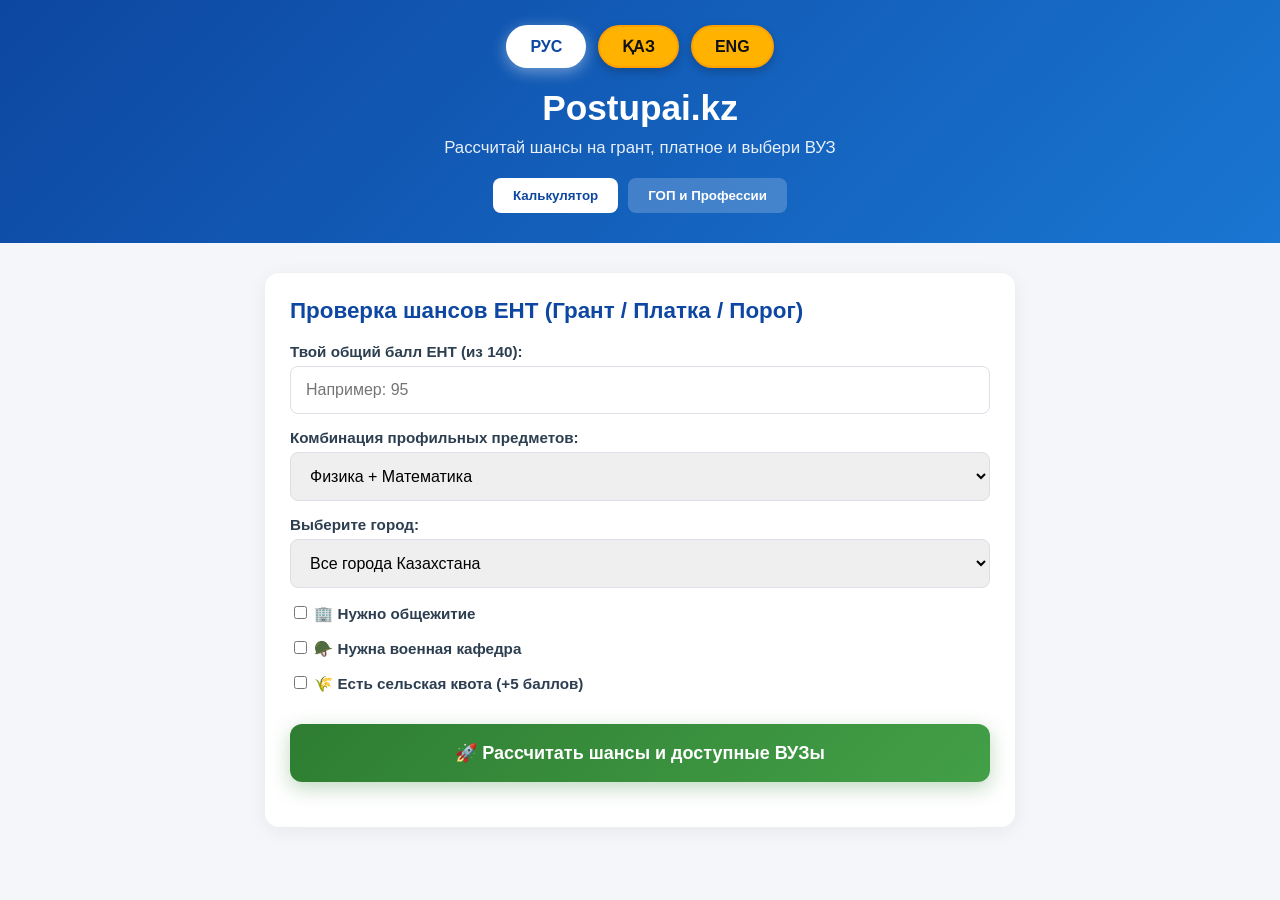
==== commit 789eb519: "fix" ====
--- a/index.html
+++ b/index.html
@@ -3,99 +3,83 @@
 <head>
     <meta charset="UTF-8">
     <meta name="viewport" content="width=device-width, initial-scale=1.0">
-    <title>Поступай KZ — Калькулятор шансов на грант ЕНТ</title>
+    <title>Postupai.kz - Навигатор по ВУЗам</title>
     <link rel="stylesheet" href="style.css">
 </head>
 <body>
-
     <header>
         <div class="lang-switch">
             <button onclick="changeLanguage('ru')" class="lang-btn active" id="btn-ru">РУС</button>
             <button onclick="changeLanguage('kz')" class="lang-btn" id="btn-kz">ҚАЗ</button>
             <button onclick="changeLanguage('en')" class="lang-btn" id="btn-en">ENG</button>
         </div>
-
-        <h1>Поступай KZ 🎓</h1>
-        <p data-i18n="subtitle">Рассчитай свои шансы на грант и найди подходящий ВУЗ в Казахстане</p>
-        
+        <h1 data-i18n="calcTitle">Postupai.kz</h1>
+        <p data-i18n="subtitle">Рассчитай шансы на грант, платное и выбери ВУЗ</p>
         <div class="tabs">
             <button class="tab-btn active" onclick="switchTab('calc')" data-i18n="tabCalc">Калькулятор</button>
             <button class="tab-btn" onclick="switchTab('gop')" data-i18n="tabGop">ГОП и Профессии</button>
         </div>
     </header>
 
-    <main class="container">
+    <div class="container">
         <!-- Вкладка 1: Калькулятор -->
-        <section id="calc-tab" class="tab-content active">
+        <section id="calc-tab" class="tab-content">
             <div class="card">
-                <h2 data-i18n="calcTitle">Проверка шансов на грант ЕНТ</h2>
+                <h2 data-i18n="calcTitle">Проверка шансов ЕНТ (Грант / Платка / Порог)</h2>
                 
-                <label for="ent-score" data-i18n="labelScore">Твой общий балл ЕНТ (из 140):</label>
-                <input type="number" id="ent-score" placeholder="Например: 105" min="0" max="140">
+                <label data-i18n="labelScore" for="ent-score">Твой общий балл ЕНТ (из 140):</label>
+                <input type="number" id="ent-score" min="0" max="140" placeholder="Например: 95">
 
-                <label for="subject-select" data-i18n="labelSubject">Комбинация профильных предметов:</label>
+                <label data-i18n="labelSubject" for="subject-select">Комбинация профильных предметов:</label>
                 <select id="subject-select">
                     <option value="math-phys" data-i18n="optPhysMath">Физика + Математика</option>
                     <option value="math-inf" data-i18n="optMathInf">Математика + Информатика</option>
                     <option value="chem-bio" data-i18n="optChemBio">Химия + Биология</option>
                     <option value="geog-math" data-i18n="optGeoMath">География + Математика</option>
                     <option value="hist-world" data-i18n="optEngHist">Английский + Всемирная история</option>
+                    <option value="creative" data-i18n="optCreative">🎨 Творческий экзамен</option>
                 </select>
 
-                <label for="city-select" data-i18n="labelCity">Выберите город:</label>
+                <label data-i18n="labelCity" for="city-select">Выберите город:</label>
                 <select id="city-select">
                     <option value="all" data-i18n="optAllCities">Все города Казахстана</option>
                     <option value="almaty">Алматы</option>
                     <option value="astana">Астана</option>
                     <option value="shymkent">Шымкент</option>
                     <option value="karaganda">Караганда</option>
-                    <option value="aktobe">Актобе</option>
-                    <option value="vko">Усть-Каменогорск</option>
-                    <option value="semey">Семей</option>
-                    <option value="pavlodar">Павлодар</option>
-                    <option value="kostanay">Костанай</option>
-                    <option value="taraz">Тараз</option>
-                    <option value="kYZYLORDA">Кызылорда</option>
-                    <option value="uralsk">Уральск</option>
-                    <option value="atyrau">Атырау</option>
                 </select>
 
-                <div class="checkbox-group" style="margin: 20px 0;">
-                    <label style="display:block; margin-bottom:8px;"><input type="checkbox" id="dorm-check"> <span data-i18n="checkDorm">🏢 Нужно общежитие</span></label>
-                    <label style="display:block; margin-bottom:8px;"><input type="checkbox" id="military-check"> <span data-i18n="checkMil">🪖 Нужна военная кафедра</span></label>
-                    <label style="display:block;"><input type="checkbox" id="rural-check"> <span data-i18n="checkRural">🌾 Есть сельская квота</span></label>
+                <div style="margin-top: 15px;">
+                    <label><input type="checkbox" id="dorm-check"> <span data-i18n="checkDorm">🏢 Нужно общежитие</span></label>
+                    <label><input type="checkbox" id="military-check"> <span data-i18n="checkMil">🪖 Нужна военная кафедра</span></label>
+                    <label><input type="checkbox" id="rural-check"> <span data-i18n="checkRural">🌾 Есть сельская квота (+5 баллов)</span></label>
                 </div>
 
-                <button onclick="calculateGrant()" data-i18n="btnCalc">Рассчитать шансы</button>
+                <button onclick="calculateGrant()" data-i18n="btnCalc">🚀 Рассчитать шансы и доступные ВУЗы</button>
 
-                <div id="calc-result" style="margin-top: 20px;"></div>
+                <div id="calc-result" class="result-box"></div>
             </div>
         </section>
 
         <!-- Вкладка 2: ГОП и Профессии -->
         <section id="gop-tab" class="tab-content" style="display: none;">
             <div class="card">
-                <h2 data-i18n="gopTitle">Группы образовательных программ (ГОП)</h2>
-                <label data-i18n="gopLabel">Выберите направление:</label>
-                <select id="gop-select" onchange="updateGopInfo()">
-                    <option value="v071">B071 Горное дело и добыча полезных ископаемых</option>
-                    <option value="v062">B062 Информационные технологии (IT)</option>
-                    <option value="v059">B059 Коммуникации и связи</option>
+                <h2 data-i18n="gopTitle">Выбор профессий по профильным предметам</h2>
+                
+                <label data-i18n="gopSubLabel">Выберите свои профильные предметы:</label>
+                <select id="gop-subject-select" onchange="updateGopList()">
+                    <option value="math-phys">Физика + Математика</option>
+                    <option value="math-inf">Математика + Информатика</option>
+                    <option value="chem-bio">Химия + Биология</option>
+                    <option value="geog-math">География + Математика</option>
+                    <option value="hist-world">Английский + Всемирная история</option>
+                    <option value="creative">🎨 Творческий экзамен</option>
                 </select>
 
-                <div id="gop-info-box" class="result-box" style="margin-top: 20px;">
-                    <h3 id="gop-name">B071 Горное дело и добыча полезных ископаемых</h3>
-                    <p><strong>Проходной балл на грант (ориентир прошлых лет):</strong> ~75–92</p>
-                    <p><strong>Доступные профессии:</strong></p>
-                    <ul id="gop-professions">
-                        <li>Горный инженер</li>
-                        <li>Маркшейдер</li>
-                        <li>Инженер по буровым работам</li>
-                    </ul>
-                </div>
+                <div id="gop-results-container" style="margin-top: 20px;"></div>
             </div>
         </section>
-    </main>
+    </div>
 
     <script src="script.js"></script>
 </body>
--- a/style.css
+++ b/style.css
@@ -1,275 +1,144 @@
-* {
-    box-sizing: border-box;
-    font-family: -apple-system, BlinkMacSystemFont, 'Segoe UI', Roboto, sans-serif;
+body {
+    font-family: -apple-system, BlinkMacSystemFont, 'Segoe UI', Roboto, Helvetica, Arial, sans-serif;
+    background-color: #f4f6f9;
+    margin: 0;
+    padding: 0;
+    color: #2c3e50;
 }
 
-body {
-    background-color: #f4f7fe;
-    margin: 0;
-    padding: 0;
-    color: #2b3674;
+header {
+    background: linear-gradient(135deg, #0d47a1, #1976d2);
+    color: white;
+    text-align: center;
+    padding: 25px 20px 30px;
 }
 
-.app-header {
-    background: linear-gradient(135deg, #11047a, #4318ff);
-    color: white;
-    text-align: center;
-    padding: 35px 20px 25px;
+.lang-switch {
+    display: flex;
+    justify-content: center;
+    gap: 12px;
+    margin-bottom: 20px;
 }
 
-.app-header h1 {
+.lang-btn {
+    background: #ffb300;
+    border: 2px solid #ffa000;
+    color: #111;
+    padding: 10px 22px;
+    border-radius: 25px;
+    font-size: 1em;
+    font-weight: 700;
+    cursor: pointer;
+    box-shadow: 0 4px 10px rgba(0,0,0,0.2);
+    transition: all 0.2s ease;
+}
+
+.lang-btn:hover {
+    background: #ffca28;
+    transform: translateY(-2px);
+}
+
+.lang-btn.active {
+    background: #ffffff;
+    color: #0d47a1;
+    border-color: #ffffff;
+    box-shadow: 0 4px 15px rgba(255,255,255,0.4);
+}
+
+header h1 {
     margin: 0;
     font-size: 2.2em;
-    font-weight: 800;
+    font-weight: 700;
 }
 
-.app-header p {
-    margin-top: 8px;
-    opacity: 0.85;
+header p {
+    margin-top: 10px;
     font-size: 1.05em;
+    opacity: 0.9;
 }
 
-/* Навигация вкладками */
-.tabs-nav {
+.tabs {
     display: flex;
     justify-content: center;
     gap: 10px;
-    background: white;
-    padding: 12px;
-    box-shadow: 0 4px 15px rgba(0,0,0,0.05);
-    position: sticky;
-    top: 0;
-    z-index: 100;
-    overflow-x: auto;
+    margin-top: 20px;
 }
 
 .tab-btn {
-    background: #f4f7fe;
+    background: rgba(255,255,255,0.2);
     border: none;
-    color: #a3aed0;
-    padding: 12px 20px;
-    border-radius: 12px;
-    font-size: 1rem;
-    font-weight: 700;
+    color: white;
+    padding: 10px 20px;
+    border-radius: 8px;
+    font-weight: 600;
     cursor: pointer;
-    white-space: nowrap;
-    transition: all 0.25s ease;
-}
-
-.tab-btn:hover {
-    color: #4318ff;
-    background: #e9edf7;
 }
 
 .tab-btn.active {
-    background: #4318ff;
-    color: white;
-    box-shadow: 0 4px 12px rgba(67, 24, 255, 0.35);
+    background: white;
+    color: #0d47a1;
 }
 
-/* Контейнер */
-.main-container {
-    max-width: 850px;
+.container {
+    max-width: 750px;
     margin: 30px auto;
     padding: 0 15px;
 }
 
-.tab-content {
-    display: none;
-}
-
-.tab-content.active {
-    display: block;
-}
-
 .card {
     background: white;
-    padding: 30px;
-    border-radius: 20px;
-    box-shadow: 0 10px 30px rgba(0,0,0,0.04);
+    padding: 25px;
+    border-radius: 14px;
+    box-shadow: 0 4px 20px rgba(0,0,0,0.06);
+    margin-bottom: 25px;
 }
 
 h2 {
+    color: #0d47a1;
     margin-top: 0;
-    color: #1b2559;
-    font-size: 1.6em;
-}
-
-.subtitle {
-    color: #a3aed0;
-    margin-bottom: 25px;
-    font-size: 0.95em;
-}
-
-.form-group {
-    margin-bottom: 20px;
+    font-size: 1.4em;
 }
 
 label {
     display: block;
-    margin-bottom: 8px;
-    font-weight: 700;
-    color: #1b2559;
+    margin: 15px 0 6px;
+    font-weight: 600;
     font-size: 0.95em;
 }
 
-input[type="number"], input[type="text"], select {
+input[type="number"], select {
     width: 100%;
-    padding: 15px 18px;
-    border: 2px solid #e9edf7;
-    border-radius: 14px;
-    font-size: 1rem;
-    color: #2b3674;
+    padding: 14px 15px;
+    border: 1px solid #dcdfe6;
+    border-radius: 8px;
+    box-sizing: border-box;
+    font-size: 16px;
     outline: none;
-    transition: border-color 0.2s;
-    background-color: #f8fafc;
 }
 
-input[type="number"]:focus, input[type="text"]:focus, select:focus {
-    border-color: #4318ff;
-    background-color: #fff;
-}
-
-/* Большая кнопка */
-.btn-primary {
+button[onclick="calculateGrant()"] {
     width: 100%;
-    background: linear-gradient(135deg, #4318ff, #11047a);
+    background: linear-gradient(135deg, #2e7d32, #43a047);
     color: white;
     border: none;
     padding: 18px;
-    border-radius: 14px;
-    font-size: 1.1rem;
-    font-weight: 800;
+    border-radius: 12px;
+    font-size: 18px;
+    font-weight: bold;
     cursor: pointer;
-    margin-top: 10px;
-    box-shadow: 0 8px 20px rgba(67, 24, 255, 0.3);
-    transition: transform 0.15s, box-shadow 0.15s;
+    margin-top: 25px;
+    box-shadow: 0 6px 20px rgba(46, 125, 50, 0.3);
+    transition: transform 0.2s, background 0.2s;
 }
 
-.btn-primary:hover {
+button[onclick="calculateGrant()"]:hover {
+    background: linear-gradient(135deg, #1b5e20, #2e7d32);
     transform: translateY(-2px);
-    box-shadow: 0 12px 25px rgba(67, 24, 255, 0.4);
-}
-
-.btn-primary:active {
-    transform: translateY(0);
 }
 
 .result-box {
-    margin-top: 25px;
-    padding: 20px;
-    background-color: #f4f7fe;
-    border-radius: 14px;
-    border-left: 6px solid #4318ff;
-    font-size: 1rem;
+    margin-top: 20px;
+    border-radius: 10px;
+    font-size: 1em;
     line-height: 1.6;
-}
-
-/* ГОП Карточка */
-.gop-details-box {
-    margin-top: 20px;
-    padding: 22px;
-    background: #f8fafc;
-    border: 2px solid #e9edf7;
-    border-radius: 16px;
-}
-
-.gop-details-box h3 {
-    margin-top: 0;
-    color: #4318ff;
-}
-
-.gop-details-box ul {
-    padding-left: 20px;
-    margin-bottom: 0;
-}
-
-/* Сетка ВУЗов */
-.uni-grid {
-    display: grid;
-    grid-template-columns: repeat(auto-fill, minmax(260px, 1fr));
-    gap: 18px;
-    margin-top: 20px;
-}
-
-.uni-card {
-    background: #f8fafc;
-    border: 2px solid #e9edf7;
-    border-radius: 16px;
-    padding: 20px;
-    transition: transform 0.2s, border-color 0.2s;
-}
-
-.uni-card:hover {
-    transform: translateY(-3px);
-    border-color: #4318ff;
-}
-
-.uni-card h3 {
-    margin: 0 0 8px;
-    font-size: 1.15em;
-    color: #1b2559;
-}
-
-.city-tag {
-    display: inline-block;
-    background: #e9edf7;
-    color: #2b3674;
-    padding: 4px 10px;
-    border-radius: 8px;
-    font-size: 0.8em;
-    font-weight: 700;
-    margin-bottom: 12px;
-}
-
-.score-info {
-    color: #05cd99;
-    font-weight: 700;
-    margin: 8px 0;
-}
-
-.contact-info {
-    margin: 4px 0;
-    font-size: 0.9em;
-}
-
-.contact-info a {
-    color: #4318ff;
-    text-decoration: none;
-    font-weight: 600;
-}
-
-.contact-info a:hover {
-    text-decoration: underline;
-}
-
-/* FAQ */
-.faq-item {
-    background: #f8fafc;
-    border: 2px solid #e9edf7;
-    border-radius: 12px;
-    padding: 15px;
-    margin-bottom: 12px;
-    cursor: pointer;
-}
-
-.faq-item summary {
-    font-weight: 700;
-    color: #1b2559;
-}
-
-.faq-item p {
-    margin: 10px 0 0;
-    color: #2b3674;
-    line-height: 1.5;
-}
-
-/* Мобильный адаптив */
-@media (max-width: 600px) {
-    .tabs-nav {
-        justify-content: flex-start;
-    }
-    .card {
-        padding: 20px;
-    }
 }
